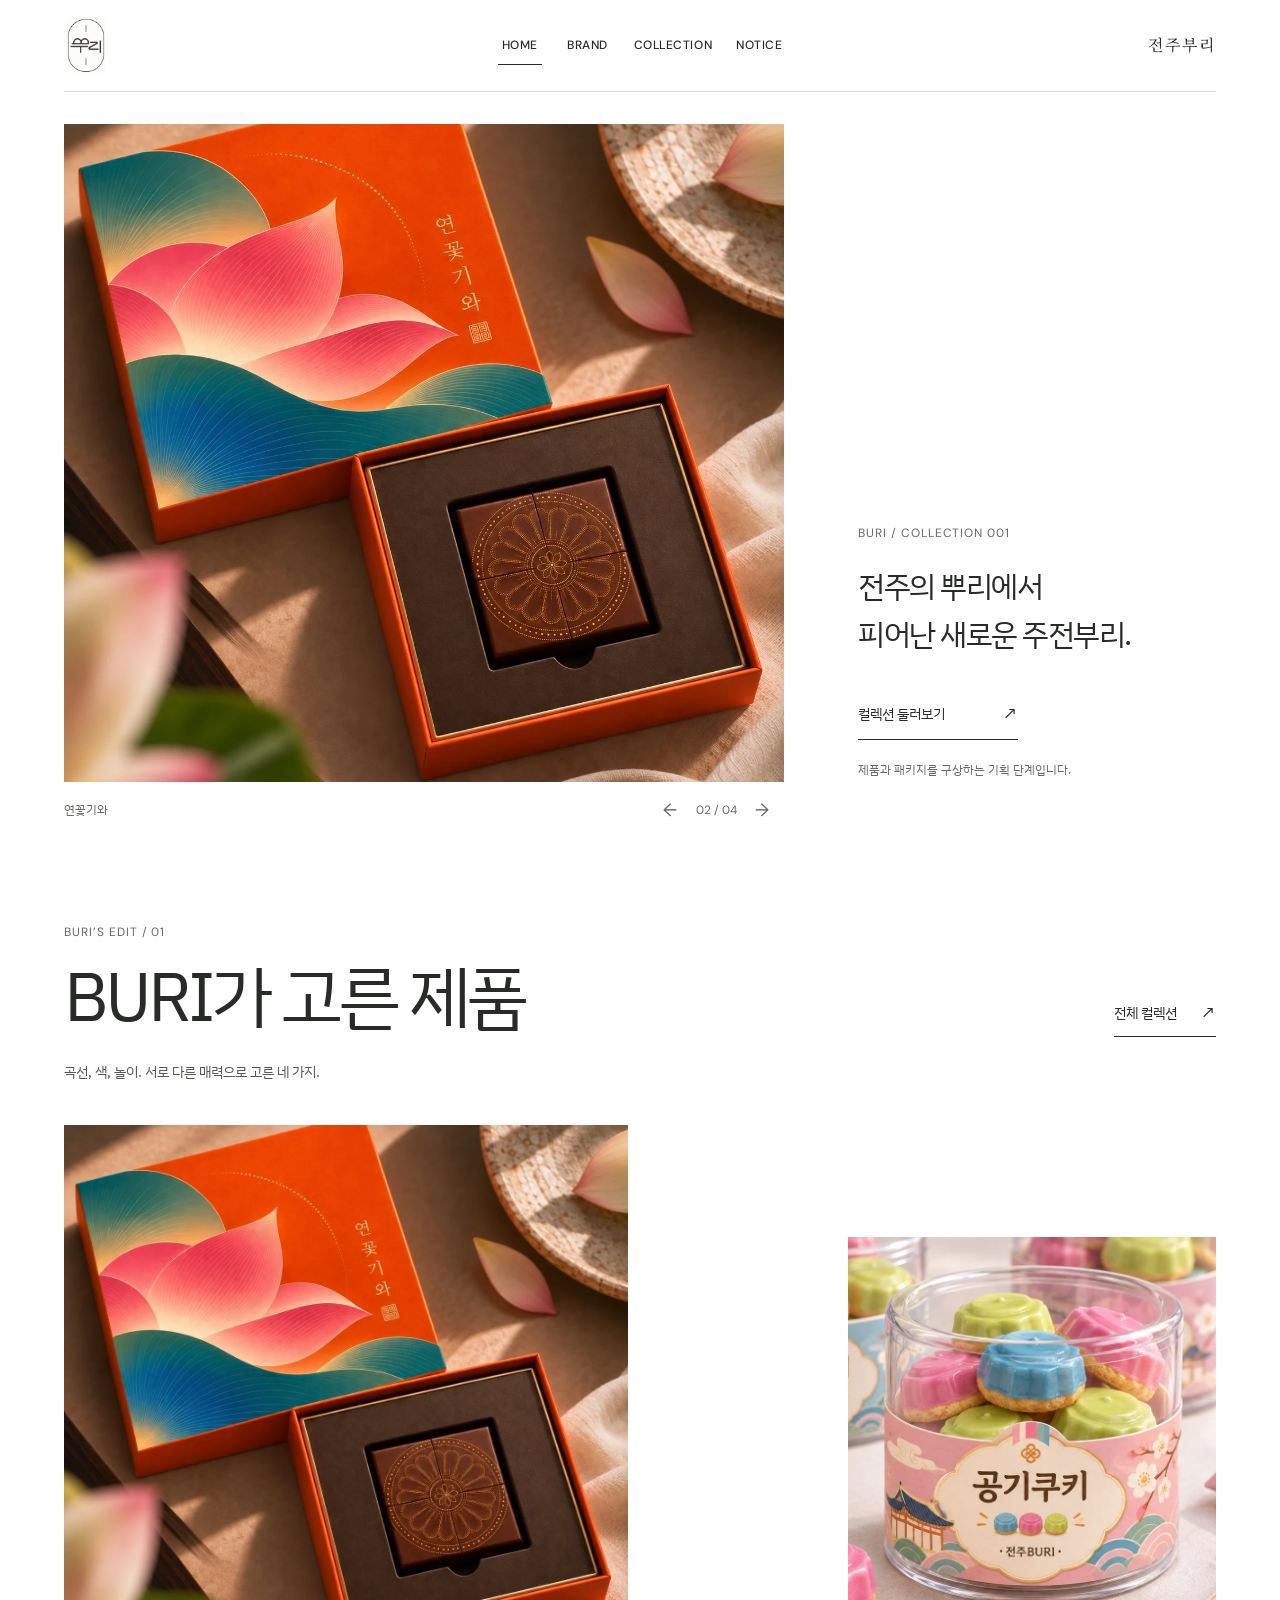
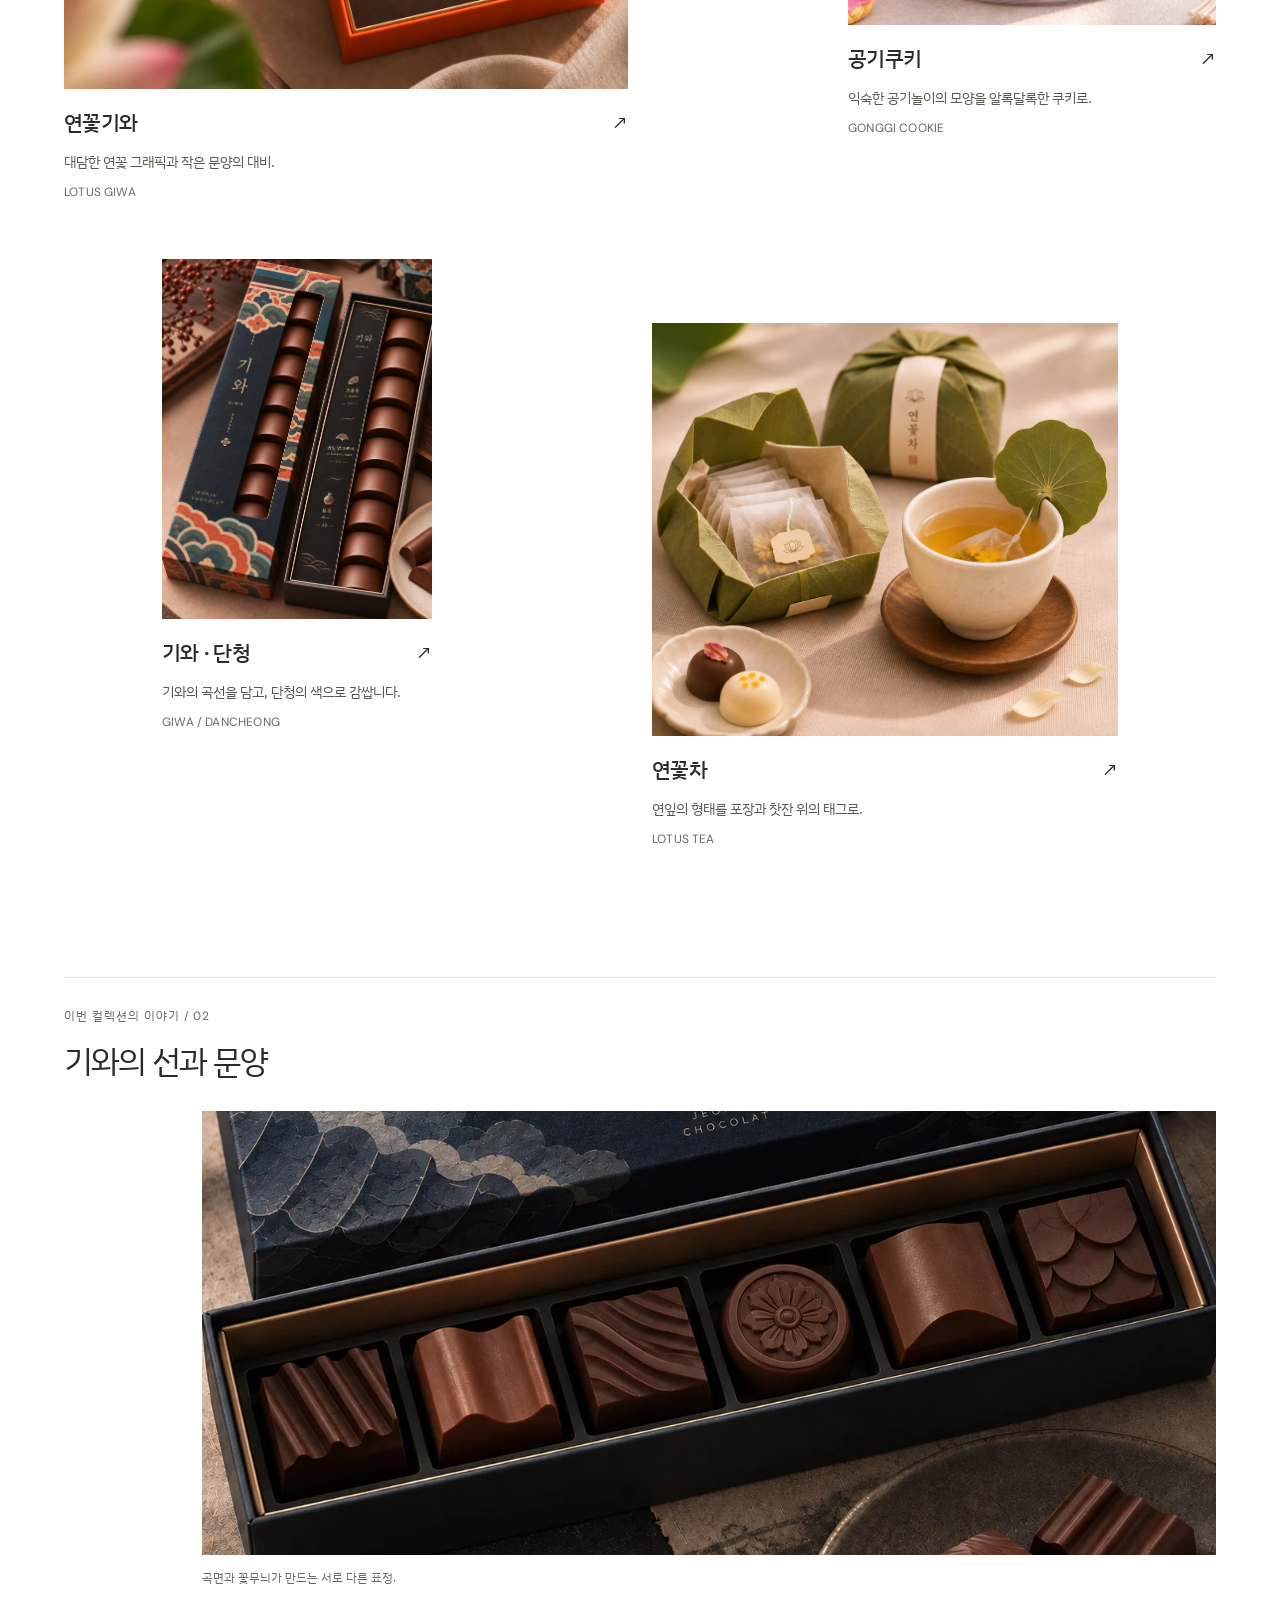
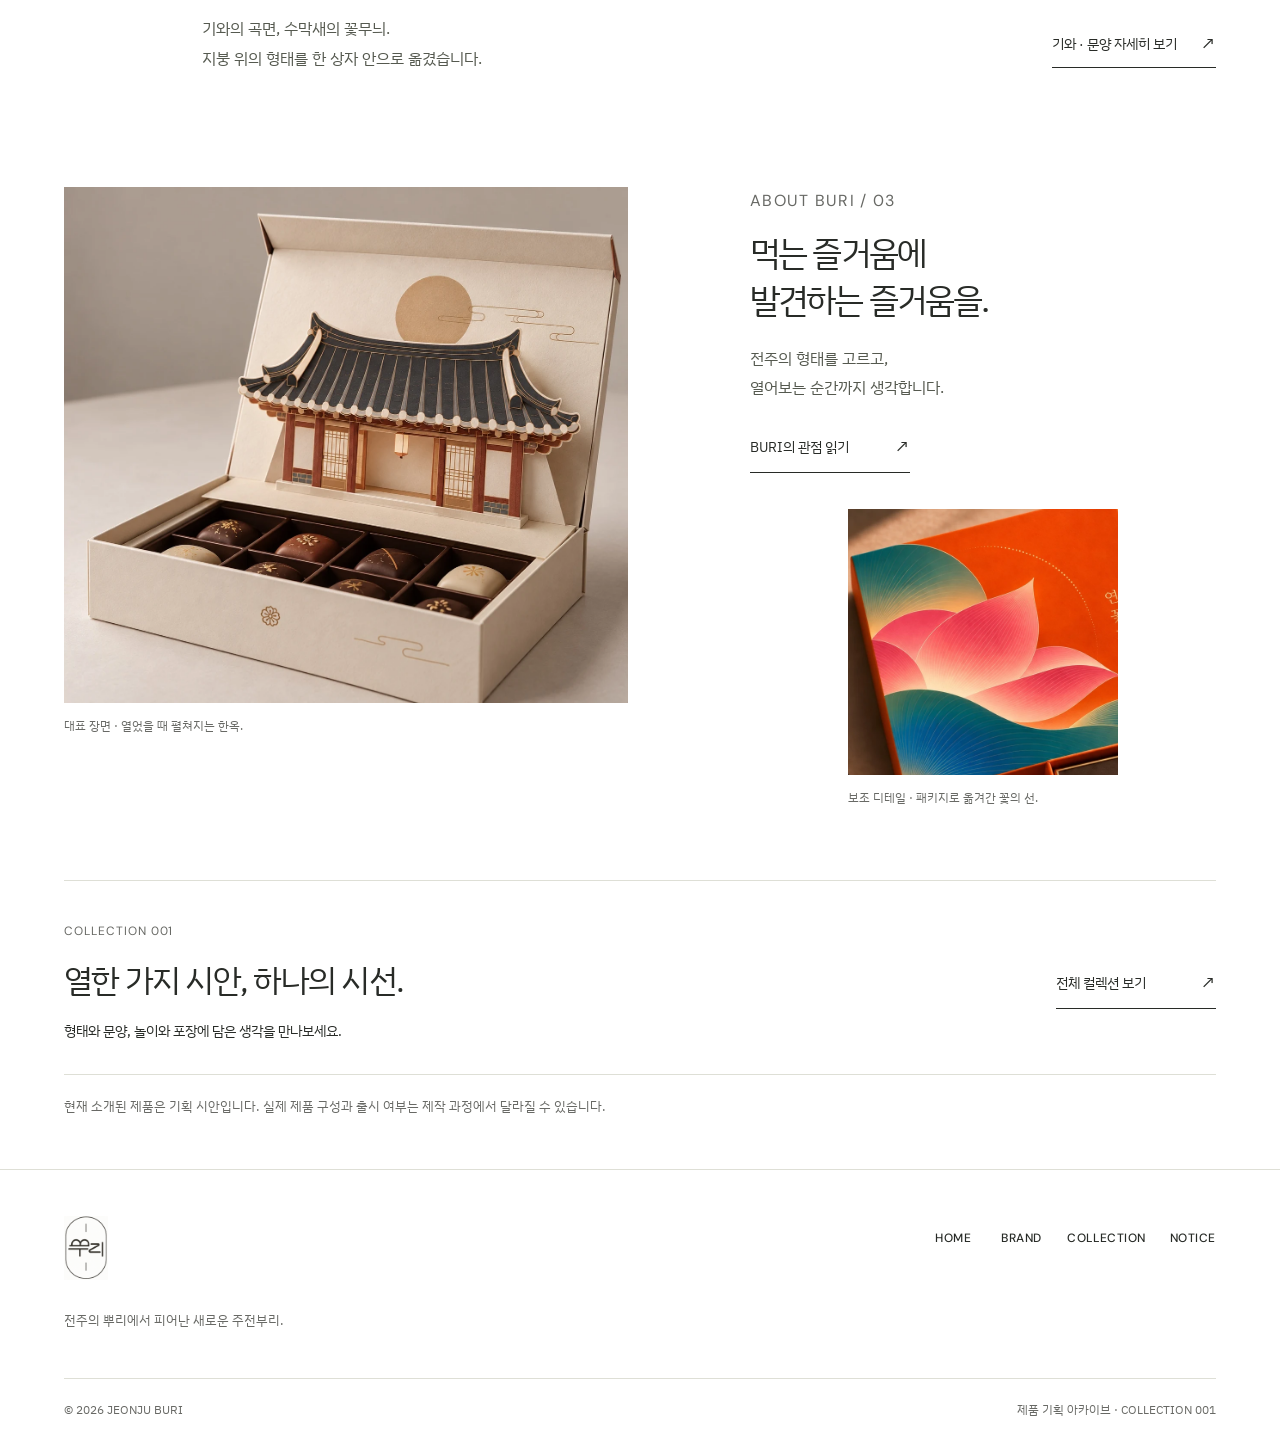
==== index.html @ 969273ce "Add clay figurine cookie with archaeological references to BURI collection" ====
<!doctype html>
<html lang="ko">
<head>
 <meta charset="utf-8"><meta name="viewport" content="width=device-width, initial-scale=1">
 <meta name="theme-color" content="#faf9f6">
 <meta name="description" content="전주의 형태와 놀이를 수집하는 디저트 편집숍, 전주BURI. 제품과 패키지에 담은 열한 가지 기획을 만나보세요.">
 <meta property="og:title" content="전주BURI — 전주의 뿌리에서 피어난 새로운 주전부리">
 <meta property="og:description" content="전통의 맛과 재료에 새로운 상상력을 더해, 전주의 매력을 특별한 한입으로 전합니다.">
 <meta property="og:type" content="website"><meta property="og:image" content="assets/giwa-collection.webp">
 <title>전주BURI — 전주의 뿌리에서 피어난 새로운 주전부리</title>
 <link href="https://fonts.googleapis.com/css2?family=Noto+Serif+KR:wght@400&display=swap&text=%EC%A0%84%EC%A3%BC%EB%B6%80%EB%A6%AC" rel="stylesheet">
 <link rel="preconnect" href="https://fonts.googleapis.com"><link rel="preconnect" href="https://fonts.gstatic.com" crossorigin>
 <link href="https://fonts.googleapis.com/css2?family=DM+Sans:wght@400;500;600&family=IBM+Plex+Sans+KR:wght@300;400;500;600&family=Instrument+Serif:ital@0;1&display=swap" rel="stylesheet">
 <link rel="stylesheet" href="styles.css"><link rel="stylesheet" href="editorial.css?v=20261102-wordmark"><script src="products.js?v=20261102-clay-cookie" defer></script><script src="app.js?v=20261102-clay-cookie" defer></script>
</head>
<body>
 <a class="skip-link" href="#main-content">본문으로 이동</a>
 <header class="site-header"><div class="header-inner wrap">
  <a class="brand-mark" href="#home" aria-label="전주BURI 홈으로 이동"><span class="logo-window"><img src="assets/buri-logo-original.png" alt="전주BURI 로고" width="1536" height="1024"></span></a>
  <nav class="primary-nav" aria-label="주 메뉴"><a href="#home" data-nav="home">HOME</a><a href="#brand" data-nav="brand">BRAND</a><a href="#shop" data-nav="shop">COLLECTION</a><a href="#notice" data-nav="notice">NOTICE</a></nav>
  <span class="header-wordmark">전주부리</span>
 </div></header>
 <main id="main-content" tabindex="-1">
 <section id="page-home" class="page" aria-labelledby="home-title">
  <div class="home-cover wrap">
   <figure class="cover-image moving-window" aria-label="BURI 대표 상품 쇼윈도" aria-roledescription="캐러셀">
    <a class="window-stage" href="#shop/product/giwa-collection" aria-label="기와 · 문양 상세 보기"><span class="window-slide"><span class="image-window" style="--ratio:1312/1199"><img src="assets/giwa-collection.webp" alt="기와의 곡면과 수막새의 꽃무늬를 담은 초콜릿과 짙은 색 상자" width="1312" height="1199" style="width:100%;left:0%;top:0%" fetchpriority="high" decoding="async"></span></span></a>
    <figcaption class="window-caption"><span id="windowName">기와 · 문양</span><span class="window-controls"><button type="button" id="windowPrevious" aria-label="이전 상품" hidden>←</button><span id="windowCount">01 / 04</span><button type="button" id="windowNext" aria-label="다음 상품" hidden>→</button></span></figcaption>
    <span id="windowStatus" class="visually-hidden" role="status" aria-live="polite"></span>
   </figure>
   <div class="cover-copy"><p class="eyebrow">BURI / COLLECTION 001</p><h1 id="home-title"><span class="title-line">전주의 뿌리에서 </span><span class="title-line">피어난 새로운 주전부리.</span></h1><a class="button" href="#shop">컬렉션 둘러보기<span aria-hidden="true">↗</span></a><p class="micro">제품과 패키지를 구상하는 기획 단계입니다.</p></div>
  </div>
  <section class="selected-section wrap section-space" aria-labelledby="selected-title">
   <div class="section-heading reveal-target"><div><p class="eyebrow">BURI’S EDIT / 01</p><h2 id="selected-title">BURI가 고른 제품</h2></div><a class="text-link" href="#shop">전체 컬렉션 <span aria-hidden="true">↗</span></a></div>
   <p class="section-intro reveal-target">곡선, 색, 놀이. 서로 다른 매력으로 고른 네 가지.</p>
   <div id="homeProductGrid" class="selected-grid"></div>
  </section>
  <section class="collection-story section-space" aria-labelledby="collection-story-title"><div class="wrap">
   <div class="section-heading reveal-target"><div><p class="eyebrow">이번 컬렉션의 이야기 / 02</p><h2 id="collection-story-title">기와의 선과 문양</h2></div><span class="micro">형태를 바라보는 BURI의 시선</span></div>
   <div class="feature-story"><figure class="reveal-target"><span class="image-window" style="--ratio:1280/560"><img src="assets/giwa-collection.webp" alt="기와 초콜릿의 곡면, 꽃무늬와 반복되는 선" width="1312" height="1199" style="width:102.49999999999999%;left:-2.34375%;top:-85.71428571428571%" loading="lazy" decoding="async"></span><figcaption>곡면과 꽃무늬가 만드는 서로 다른 표정.</figcaption></figure><div class="feature-copy reveal-target"><p>기와의 곡면, 수막새의 꽃무늬.<br>지붕 위의 형태를 한 상자 안으로 옮겼습니다.</p><a class="text-link" href="#shop/product/giwa-collection">기와 · 문양 자세히 보기<span aria-hidden="true">↗</span></a></div></div>
  </div></section>
  <section class="home-brand wrap section-space" aria-labelledby="home-brand-title">
   <div class="brand-copy reveal-target"><p class="eyebrow">ABOUT BURI / 03</p><h2 id="home-brand-title">먹는 즐거움에<br>발견하는 즐거움을.</h2><p>전주의 형태를 고르고,<br>열어보는 순간까지 생각합니다.</p><a class="button" href="#brand">BURI의 관점 읽기<span aria-hidden="true">↗</span></a></div>
   <figure class="brand-scene reveal-target"><span class="image-window" style="--ratio:1312/1199"><img src="assets/hanok-pop-up.webp" alt="뚜껑을 열면 한옥 모양 입체 팝업이 펼쳐지는 초콜릿 선물상자" width="1312" height="1199" style="width:100%;left:0%;top:0%" loading="lazy" decoding="async"></span><figcaption>대표 장면 · 열었을 때 펼쳐지는 한옥.</figcaption></figure>
   <figure class="brand-detail reveal-target"><span class="image-window" style="--ratio:660/650"><img src="assets/lotus-giwa.webp" alt="연꽃기와 패키지의 연꽃 그래픽 디테일" width="1254" height="1254" style="width:190%;left:-3.0303030303030303%;top:-2.307692307692308%" loading="lazy" decoding="async"></span><figcaption>보조 디테일 · 패키지로 옮겨간 꽃의 선.</figcaption></figure>
  </section>
  <section class="collection-invitation wrap reveal-target"><div><p class="eyebrow">COLLECTION 001</p><h2>열한 가지 시안, <br>하나의 시선.</h2><p>형태와 문양, 놀이와 포장에 담은 생각을 만나보세요.</p></div><a class="button" href="#shop">전체 컬렉션 보기<span aria-hidden="true">↗</span></a><p class="concept-note">현재 소개된 제품은 기획 시안입니다. 실제 제품 구성과 출시 여부는 제작 과정에서 달라질 수 있습니다.</p></section>
 </section>
 <section id="page-brand" class="page" aria-labelledby="brand-title" hidden>
  <div class="page-intro brand-intro wrap"><div><p class="eyebrow">ABOUT BURI</p><h1 id="brand-title">전주의 뿌리에서<br>피어난 새로운 주전부리, 전주BURI</h1><p class="intro-deck">전통의 맛과 재료에 새로운 상상력을 더해,<br>전주의 매력을 특별한 한입으로 전합니다.</p></div>
   <div class="brand-signature"><svg class="brand-drawing" viewBox="544 166 448 656" role="img" aria-labelledby="brand-logo-title">
    <title id="brand-logo-title">전주BURI 로고</title>
    <defs><mask id="buri-draw-mask" maskUnits="userSpaceOnUse" x="544" y="166" width="448" height="656" style="mask-type:luminance">
     <g fill="none" stroke="white" stroke-linecap="round" stroke-linejoin="round">
      <path class="logo-trace logo-outline" pathLength="100" stroke-width="18" d="M768 182 C883 182 976 270 976 379 L976 602 C976 716 883 804 768 804 C653 804 560 716 560 602 L560 379 C560 270 653 182 768 182Z"/>
      <path class="logo-trace logo-tick" pathLength="100" stroke-width="14" d="M768 253 V333"/>
      <path class="logo-trace logo-letter-one" pathLength="100" stroke-width="28" d="M623 473 V460 C623 399 708 399 708 460 V473 M708 460 C708 399 795 399 795 460 V473 H603"/>
      <path class="logo-trace logo-letter-two" pathLength="100" stroke-width="26" d="M594 506 H785 M705 506 V576"/>
      <path class="logo-trace logo-letter-three" pathLength="100" stroke-width="28" d="M821 456 H892 Q908 458 894 469 L809 518 Q794 535 812 538 H909"/>
      <path class="logo-trace logo-letter-four" pathLength="100" stroke-width="26" d="M937 443 V576"/>
      <path class="logo-trace logo-last-tick" pathLength="100" stroke-width="14" d="M768 646 V724"/>
     </g>
    </mask></defs>
    <image href="assets/buri-logo-original.png" x="0" y="0" width="1536" height="1024" mask="url(#buri-draw-mask)"/>
   </svg></div>
  </div>
  <section class="brand-chapter wrap reveal-target"><div><p class="eyebrow">01 / 우리가 바라보는 것</p><h2>풍경의 일부를<br>하나의 형태로.</h2><p>지붕의 곡선과 수막새의 꽃무늬, 잎이 접히는 모양처럼 익숙한 풍경 속 작은 형태에 주목합니다. 기와 · 문양은 그 선과 장식을 초콜릿의 서로 다른 표정으로 옮긴 시안입니다.</p><a class="text-link" href="#shop/product/giwa-collection">기와 · 문양의 관점<span aria-hidden="true">↗</span></a></div><figure><span class="image-window" style="--ratio:230/230"><img src="assets/giwa-collection.webp" alt="기와 문양 초콜릿의 수막새 꽃무늬 디테일" width="1312" height="1199" style="width:570.4347826086956%;left:-282.60869565217394%;top:-271.7391304347826%" loading="lazy" decoding="async"></span><figcaption>꽃무늬 수막새를 닮은 초콜릿 표면.</figcaption></figure></section>
  <section class="brand-chapter reverse wrap reveal-target"><div><p class="eyebrow">02 / 우리가 해석하는 방식</p><h2>형태는 안으로,<br>이야기는 밖으로.</h2><p>연꽃차는 연잎밥의 포장 모습에서 출발합니다. 잎이 감싸는 형태는 패키지로, 잎의 결은 찻잔에 끼우는 태그로 이어집니다. 하나의 모티프를 담는 방식과 사용하는 장면에 나누어 적용합니다.</p><a class="text-link" href="#shop/product/lotus-tea">연꽃차의 패키지<span aria-hidden="true">↗</span></a></div><figure><span class="image-window" style="--ratio:320/575"><img src="assets/lotus-tea.webp" alt="연꽃차 잎 태그의 결, 홈과 찻잔에 끼운 모습" width="1536" height="1024" style="width:480%;left:-9.375%;top:-69.56521739130434%" loading="lazy" decoding="async"></span><figcaption>잎의 형태가 사용 장면으로 이어지는 태그.</figcaption></figure></section>
  <section class="brand-chapter wrap reveal-target"><div><p class="eyebrow">03 / 우리가 더하는 경험</p><h2>먹기 전의 시간도<br>기억에 남도록.</h2><p>공기쿠키는 놀이의 모양과 색을 떠올리게 합니다. 쿠키탑은 조각을 끼우고 쌓는 동작을, 한옥 초콜릿은 상자를 여는 순간의 발견을 제안합니다. 먹는 경험과 열어보는 경험을 함께 생각합니다.</p><div class="related-links"><a class="text-link" href="#shop/product/cookie-tower">쿠키탑의 조립 원리<span aria-hidden="true">↗</span></a><a class="text-link" href="#shop/product/hanok-pop-up">한옥 초콜릿의 팝업<span aria-hidden="true">↗</span></a></div></div><figure><span class="image-window" style="--ratio:550/420"><img src="assets/gonggi-cookie.webp" alt="알록달록한 공기 모양 쿠키" width="1448" height="1086" style="width:263.27272727272725%;left:-7.2727272727272725%;top:-145.23809523809524%" loading="lazy" decoding="async"></span><figcaption>어린 날의 놀이를 닮은 공기쿠키.</figcaption></figure></section>
  <div class="brand-closing wrap"><p>전주의 뿌리에서 피어난 새로운 주전부리, 전주BURI</p><a class="button" href="#shop">컬렉션 둘러보기<span aria-hidden="true">↗</span></a><p class="concept-note">제품과 패키지는 기획 단계의 시안이며, 실제 출시 제품과 다를 수 있습니다.</p></div>
 </section>
 <section id="page-shop" class="page" aria-labelledby="shop-title" hidden>
  <div class="collection-header wrap"><h1 id="shop-title">COLLECTION 001 / 기획 아카이브</h1></div>
  <div class="shop-controls wrap" role="group" aria-label="상품 종류 필터"><button class="filter-btn" data-filter="all" aria-pressed="true">전체 <span>11</span></button><button class="filter-btn" data-filter="chocolate" aria-pressed="false">초콜릿 <span>05</span></button><button class="filter-btn" data-filter="cookie" aria-pressed="false">쿠키 <span>04</span></button><button class="filter-btn" data-filter="tea" aria-pressed="false">차 <span>01</span></button><button class="filter-btn" data-filter="yeot" aria-pressed="false">엿 <span>01</span></button><span id="shopCount" role="status">전체 11개</span></div>
  <div id="productGrid" class="product-grid wrap"></div>
  <p class="collection-disclaimer concept-note wrap">현재 소개된 제품은 기획 시안입니다. 실제 제품 구성과 출시 여부는 확정되지 않았습니다.</p>
 </section>
 <section id="page-notice" class="page" aria-labelledby="notice-title" hidden><div class="page-intro wrap"><p class="eyebrow">NOTICE</p><h1 id="notice-title">BURI의 소식과 기록.</h1><p class="intro-deck">새로운 제품, 제작 과정, 작은 이야기를 이곳에 기록합니다.</p></div><div class="notice-empty wrap"><h2>아직 등록된 소식이 없습니다.</h2><p>첫 번째 이야기가 등록되면 이곳에서 만나볼 수 있습니다.</p><a class="button" href="#shop">컬렉션 둘러보기<span aria-hidden="true">↗</span></a></div></section>
 </main>
 <footer class="site-footer"><div class="footer-top wrap"><div><a href="#home" class="brand-mark" aria-label="전주BURI 홈으로 이동"><span class="logo-window"><img src="assets/buri-logo-original.png" alt="전주BURI 로고" width="1536" height="1024"></span></a><p>전주의 뿌리에서 피어난 새로운 주전부리.</p></div><nav class="footer-menu" aria-label="하단 메뉴"><a href="#home">HOME</a><a href="#brand">BRAND</a><a href="#shop">COLLECTION</a><a href="#notice">NOTICE</a></nav></div><div class="footer-bottom wrap"><span>© 2026 JEONJU BURI</span><span>제품 기획 아카이브 · COLLECTION 001</span></div></footer>
 <dialog id="productDialog" aria-labelledby="dialogTitle"><div class="dialog-toolbar"><span class="eyebrow">BURI / PRODUCT NOTES</span><button id="closeDialog" type="button" aria-label="상품 상세 닫기">닫기 <span aria-hidden="true">×</span></button></div><article id="dialogContent"></article><div class="dialog-footer"><button id="dialogBack" class="button" type="button">컬렉션으로 돌아가기 <span aria-hidden="true">↗</span></button></div></dialog>
</body></html>
---- styles.css ----
:root {
  --paper:#faf9f6; --white:#fff; --ink:#282b27; --muted:#65675f;
  --line:#dedfd6; --accent:#52604b;
  --body:'IBM Plex Sans KR','Apple SD Gothic Neo',sans-serif;
  --latin:'DM Sans',Arial,sans-serif; --serif:'Instrument Serif',Georgia,serif;
  --gutter:clamp(24px,5vw,80px); --content:1160px;
}
* { box-sizing:border-box; }
html { scroll-behavior:smooth; }
body { margin:0; background:var(--white); color:var(--ink); font:400 16px/1.85 var(--body); -webkit-font-smoothing:antialiased; }
body.dialog-open { overflow:hidden; }
button,a { -webkit-tap-highlight-color:transparent; }
a { color:inherit; text-decoration:none; }
button { font:inherit; color:inherit; cursor:pointer; }
img { display:block; max-width:100%; }
figure,p,h1,h2,h3 { margin:0; }
h1,h2,h3 { font-weight:400; word-break:keep-all; overflow-wrap:break-word; }
h1 { font-size:clamp(44px,4vw,58px); line-height:1.35; letter-spacing:-.065em; }
h2 { font-size:clamp(34px,3.3vw,46px); line-height:1.4; letter-spacing:-.055em; }
h3 { font-size:24px; line-height:1.5; letter-spacing:-.035em; }
p { word-break:keep-all; overflow-wrap:break-word; }
::selection { background:#e2e7d9; }
:focus-visible { outline:2px solid var(--accent); outline-offset:5px; }
.page[hidden] { display:none!important; }
.wrap { width:min(var(--content),calc(100% - var(--gutter)*2)); margin-inline:auto; }
.skip-link { position:absolute; left:20px; top:-100px; z-index:50; background:var(--ink); color:white; padding:12px 20px; }
.skip-link:focus { top:10px; }
.eyebrow,.micro,.product-english { font-size:12px; line-height:1.7; color:var(--muted); }
.eyebrow { font-family:var(--latin),var(--body); letter-spacing:.08em; }
.serif { font:italic 42px/1.15 var(--serif); }
.button,.text-link { display:inline-flex; align-items:center; justify-content:space-between; gap:24px; min-height:46px; font-size:14px; line-height:1.5; }
.button { padding:12px 22px; border:1px solid var(--accent); background:transparent; color:var(--ink); }
.button span,.text-link span { font-size:18px; }
.button:hover { background:var(--accent); color:white; }
.text-link { border-bottom:1px solid var(--ink); padding:10px 0; }
.text-link:hover { color:var(--accent); border-color:var(--accent); }
.concept-note { font-size:13px; color:var(--muted); line-height:1.8; }

/* Original artwork, framed without altering the supplied file. */
.logo-window { position:relative; display:block; width:44px; aspect-ratio:448/656; overflow:hidden; mix-blend-mode:multiply; }
.logo-window img { position:absolute; width:342.857143%; max-width:none; height:auto; left:-121.428571%; top:-25.304878%; }
.brand-mark { display:inline-flex; align-items:center; justify-content:center; min-width:44px; min-height:44px; }
.announcement { background:var(--paper); min-height:34px; padding:6px 20px; display:flex; justify-content:center; gap:24px; font-size:12px; line-height:1.8; }
.announcement span { color:var(--muted); }
.header-inner { display:grid; grid-template-columns:1fr auto 1fr; align-items:center; gap:20px; min-height:108px; border-bottom:1px solid var(--line); }
.brand-mark { justify-self:start; }
.primary-nav { display:flex; gap:30px; align-items:center; }
.primary-nav a,.footer-menu a { display:flex; align-items:center; justify-content:center; min-width:44px; min-height:46px; font:500 12px/1.4 var(--latin); letter-spacing:.045em; }
.primary-nav a { position:relative; }
.primary-nav a[aria-current]::after { content:''; position:absolute; bottom:4px; left:0; right:0; height:1px; background:var(--ink); }
.header-note { justify-self:end; color:var(--muted); font-size:12px; }

/* All photographic windows reference untouched source images. */
.image-window { position:relative; display:block; width:100%; aspect-ratio:var(--ratio); overflow:hidden; background:var(--paper); }
.image-window img { position:absolute; height:auto; max-width:none; }
figcaption { display:flex; justify-content:space-between; gap:15px; color:var(--muted); font-size:12px; line-height:1.7; margin-top:13px; }
.home-cover { display:grid; grid-template-columns:.9fr 1.1fr; gap:6%; align-items:center; padding-top:50px; }
.cover-copy { padding-block:18px; }
.cover-copy h1 { font-size:44px; margin:22px 0; }
.title-line { display:block; }
.cover-deck { color:#4f534a; }
.cover-copy .button { margin:30px 0 16px; background:var(--accent); color:white; }
.cover-copy .button:hover { background:#394334; }
.cover-image { min-width:0; }
.section-space { padding-block:104px; }
.section-heading { display:flex; align-items:end; justify-content:space-between; gap:24px; }
.section-heading h2 { margin-top:12px; }
.section-heading > .text-link { flex-shrink:0; }
.section-intro { margin:24px 0 36px; color:#565a51; }
.selected-grid { display:grid; grid-template-columns:repeat(4,minmax(0,1fr)); gap:24px; }
.product-card-button { display:block; width:100%; padding:0; background:none; border:0; text-align:left; }
.product-image { display:grid; place-items:center; position:relative; aspect-ratio:1; padding:12px; background:#f3f2ed; overflow:hidden; }
.image-arrow { position:absolute; bottom:12px; right:12px; width:36px; height:36px; display:grid; place-items:center; background:#fffffff0; color:var(--ink); font-size:20px; }
.product-meta { display:block; padding-top:18px; }
.product-heading { display:flex; justify-content:space-between; align-items:baseline; gap:10px; }
.product-heading h2,.product-heading h3 { font-size:20px; font-weight:500; line-height:1.5; letter-spacing:-.035em; }
.product-heading .micro { white-space:nowrap; }
.product-lead { display:block; margin-top:8px; font-size:15px; line-height:1.75; color:#55594f; word-break:keep-all; }
.product-english { display:block; margin-top:12px; font-family:var(--latin); letter-spacing:.015em; }
.selected-card .product-heading .micro { display:none; }
.selected-card .product-lead { min-height:3.5em; }
.product-card-button:hover .product-heading h2,.product-card-button:hover .product-heading h3 { text-decoration:underline; text-underline-offset:5px; }

.collection-story { background:var(--paper); }
.feature-story { display:grid; grid-template-columns:1.35fr 1fr; gap:7%; align-items:center; margin-top:45px; }
.feature-copy h3 { font-size:30px; margin:16px 0 20px; }
.feature-copy > p:not(.eyebrow) { color:#55594f; }
.feature-copy .text-link { margin-top:18px; }
.story-notes { display:grid; grid-template-columns:repeat(3,minmax(0,1fr)); gap:7%; border-top:1px solid var(--line); margin-top:50px; padding-top:30px; }
.story-notes h3 { font-size:20px; margin:10px 0; }
.story-notes p { color:#55594f; font-size:15px; }
.story-notes .text-link { margin-top:12px; }
.home-brand { display:grid; grid-template-columns:1.1fr 1fr .7fr; grid-template-rows:auto auto; gap:32px 5%; align-items:start; }
.brand-copy { grid-column:1; grid-row:1/3; align-self:center; }
.brand-copy h2 { margin:18px 0 25px; font-size:clamp(34px,3vw,44px); }
.brand-copy > p:not(.eyebrow) { color:#55594f; margin-top:14px; }
.brand-copy .button { margin-top:30px; }
.brand-scene { grid-column:2/4; grid-row:1; width:85%; justify-self:end; }
.brand-detail { grid-column:2; grid-row:2; width:75%; margin-top:-15px; }
.brand-sign { grid-column:3; grid-row:2; align-self:center; }
.brand-sign .serif { font-size:32px; color:var(--accent); }
.brand-sign .logo-window { width:52px; margin-top:28px; }
.collection-invitation { display:grid; grid-template-columns:1fr auto; align-items:center; gap:24px 50px; border-top:1px solid var(--line); padding:60px 0 80px; }
.collection-invitation h2 { margin:16px 0; }
.collection-invitation .concept-note { grid-column:1/-1; border-top:1px solid var(--line); padding-top:24px; margin-top:12px; }

/* Brand chapters: one concrete viewpoint and one piece of visual evidence. */
.page-intro { padding:66px 0 48px; }
.page-intro h1 { margin:20px 0 24px; }
.intro-deck { max-width:740px; color:#55594f; }
.page-intro .concept-note { margin-top:22px; }
.brand-chapter { display:grid; grid-template-columns:1.1fr .9fr; gap:12%; align-items:center; padding:64px 0; border-top:1px solid var(--line); }
.brand-chapter h2 { margin:18px 0 24px; }
.brand-chapter p:not(.eyebrow) { color:#55594f; }
.brand-chapter .text-link { margin-top:20px; }
.brand-chapter figure { width:100%; max-width:410px; justify-self:end; }
#page-brand .brand-chapter:nth-of-type(1) figure { max-width:230px; justify-self:center; }
.brand-chapter.reverse { grid-template-columns:.9fr 1.1fr; }
.brand-chapter.reverse > div { grid-column:2; grid-row:1; }
.brand-chapter.reverse figure { grid-column:1; grid-row:1; max-width:290px; justify-self:center; }
.related-links { display:flex; flex-wrap:wrap; gap:10px 26px; }
.brand-closing { border-top:1px solid var(--line); padding:50px 0 80px; }
.brand-closing .button { margin:24px 0; }

/* Collection: a steady grid and an explicit filter state. */
.shop-controls { display:flex; flex-wrap:wrap; align-items:center; gap:10px; padding:20px 0; border-top:1px solid var(--line); border-bottom:1px solid var(--line); margin-bottom:38px; }
.filter-btn { min-height:46px; min-width:64px; border:1px solid transparent; background:transparent; padding:10px 18px; font-size:15px; }
.filter-btn span { margin-left:8px; font:12px var(--latin); }
.filter-btn.is-active { background:var(--accent); color:#fff; border-color:var(--accent); }
.filter-btn:not(.is-active):hover { border-color:var(--line); }
#shopCount { margin-left:auto; font-size:13px; color:var(--muted); }
.product-grid { display:grid; grid-template-columns:repeat(3,minmax(0,1fr)); gap:52px 30px; padding-bottom:90px; }
.product-card { min-width:0; }
.product-card .product-lead { min-height:3.5em; }
.notice-empty { border-block:1px solid var(--line); padding:60px 0 90px; margin-bottom:90px; }
.notice-empty h2 { font-size:28px; }
.notice-empty p { margin:18px 0 24px; }

.site-footer { background:var(--paper); border-top:1px solid var(--line); }
.footer-top { display:flex; justify-content:space-between; gap:32px; padding:46px 0; }
.footer-top p { margin-top:18px; font-size:13px; color:var(--muted); }
.footer-menu { display:flex; align-items:start; gap:24px; }
.footer-bottom { display:flex; justify-content:space-between; gap:20px; border-top:1px solid var(--line); padding:20px 0 25px; font-size:12px; color:var(--muted); }

/* Native dialog: one scroll surface and a close control that stays in view. */
dialog { width:min(1040px,calc(100% - 64px)); max-width:none; max-height:calc(100dvh - 48px); padding:0; border:1px solid var(--line); background:#fff; color:var(--ink); overflow:auto; overscroll-behavior:contain; }
dialog::backdrop { background:#182018b3; }
.dialog-toolbar { display:flex; justify-content:space-between; align-items:center; gap:16px; position:sticky; top:0; z-index:3; padding:12px 30px; background:#fff; border-bottom:1px solid var(--line); }
#closeDialog { display:flex; align-items:center; gap:14px; min-height:44px; min-width:76px; padding:8px 12px; background:white; border:1px solid var(--line); font-size:14px; }
#closeDialog span { font-size:24px; line-height:1; }
#dialogContent { padding:36px 56px 0; }
.detail-heading h1 { font-size:46px; margin:12px 0; }
.detail-lead { font-size:20px; }
.detail-heading .micro { margin-top:10px; }
.detail-hero { max-width:680px; margin:32px auto; }
.detail-introduction { max-width:720px; margin:36px auto 48px; }
.detail-notes { display:grid; grid-template-columns:1fr 1fr; gap:44px; padding-block:35px; border-block:1px solid var(--line); }
.detail-notes h2 { font-size:24px; margin:12px 0 18px; }
.detail-notes p:not(.eyebrow) { color:#55594f; }
.detail-section { display:grid; grid-template-columns:1fr 1fr; gap:34px; align-items:start; padding-top:48px; }
.detail-section h2 { font-size:26px; margin:12px 0 20px; }
.detail-section p:not(.eyebrow) { color:#55594f; }
.detail-section figure { max-width:100%; }
.detail-gallery .image-window { max-width:var(--source-width,100%); }
.detail-disclaimer { margin-top:48px; padding:28px; background:var(--paper); }
.detail-disclaimer h2 { font-size:22px; margin-bottom:12px; }
.detail-disclaimer p { font-size:14px; color:var(--muted); }
.detail-related { margin-top:40px; }
.detail-related h2 { font-size:24px; margin-bottom:16px; }
.detail-related > div { display:grid; grid-template-columns:1fr 1fr; gap:20px; }
.related-product { display:flex; width:100%; justify-content:space-between; align-items:center; gap:15px; text-align:left; background:none; border:0; border-block:1px solid var(--line); padding:18px 0; font-size:17px; }
.related-product small { display:block; font-size:13px; color:var(--muted); line-height:1.8; margin-top:5px; }
.dialog-footer { padding:32px 56px 40px; }

@media(max-width:1050px) {
  .header-note { display:none; }
  .header-inner { grid-template-columns:1fr auto; }
  .home-cover { gap:5%; }
  .cover-copy h1 { font-size:38px; }
  .selected-grid { grid-template-columns:repeat(2,minmax(0,1fr)); gap:36px 28px; }
  .feature-story { grid-template-columns:1fr; gap:30px; }
  .feature-copy { max-width:650px; }
  .home-brand { grid-template-columns:1fr 1fr; gap:30px 6%; }
  .brand-copy { grid-column:1; grid-row:1; }
  .brand-scene { grid-column:2; grid-row:1; width:100%; align-self:center; }
  .brand-detail { grid-column:2; grid-row:2; width:60%; margin-top:0; }
  .brand-sign { grid-column:1; grid-row:2; }
  .brand-sign .logo-window { display:none; }
  .product-grid { gap:40px 22px; }
  .product-heading { flex-direction:column; gap:4px; }
}
@media(max-width:760px) {
  :root { --gutter:24px; }
  h1 { font-size:36px; line-height:1.45; }
  h2 { font-size:32px; }
  h3 { font-size:24px; }
  .header-inner { min-height:0; grid-template-columns:auto 1fr; gap:10px; padding-top:18px; }
  .logo-window { width:36px; }
  .header-note { display:block; grid-column:2; grid-row:1; }
  .primary-nav { grid-column:1/-1; display:grid; grid-template-columns:repeat(4,1fr); gap:8px; padding:4px 0 10px; }
  .primary-nav a { font-size:12px; }
  .home-cover { display:flex; flex-direction:column; gap:30px; padding-top:32px; }
  .cover-copy { width:100%; padding:0; }
  .cover-copy h1 { font-size:36px; margin:16px 0 20px; }
  .cover-copy .button { margin:22px 0 14px; }
  .cover-image { width:100%; }
  .section-space { padding-block:68px; }
  .section-heading { align-items:start; flex-wrap:wrap; gap:16px; }
  .section-heading .text-link { font-size:14px; }
  .section-intro { margin:20px 0 28px; }
  .selected-grid { gap:30px 16px; }
  .product-image { padding:8px; }
  .product-heading h2,.product-heading h3 { font-size:18px; }
  .product-lead { font-size:16px; }
  .product-english { font-size:12px; }
  .product-meta { padding-top:14px; }
  .image-arrow { bottom:8px; right:8px; width:28px; height:28px; font-size:16px; }
  .feature-story { margin-top:28px; }
  .feature-copy h3 { font-size:28px; }
  .story-notes { grid-template-columns:1fr; gap:24px; margin-top:32px; padding-top:28px; }
  .story-notes h3 { font-size:22px; }
  .story-notes p { font-size:16px; }
  .home-brand { grid-template-columns:1fr 1fr; }
  .brand-copy { grid-column:1/-1; grid-row:1; }
  .brand-copy h2 { font-size:32px; }
  .brand-scene { grid-column:1/-1; grid-row:2; width:100%; }
  .brand-detail { grid-column:1; grid-row:3; width:100%; }
  .brand-sign { grid-column:2; grid-row:3; }
  .brand-sign .serif { font-size:30px; }
  .collection-invitation { grid-template-columns:1fr; padding:40px 0 56px; gap:24px; }
  .collection-invitation .button { justify-self:start; }
  .collection-invitation .concept-note { margin-top:0; }
  .page-intro { padding:42px 0 36px; }
  .brand-chapter,.brand-chapter.reverse { grid-template-columns:1fr; gap:30px; padding-block:42px; }
  .brand-chapter.reverse > div,.brand-chapter.reverse figure { grid-column:auto; grid-row:auto; }
  .brand-chapter figure { justify-self:start; max-width:100%; }
  .brand-chapter.reverse figure { max-width:270px; justify-self:center; }
  .brand-chapter .text-link { margin-top:16px; }
  .brand-closing { padding:36px 0 56px; }
  .shop-controls { gap:6px; padding:14px 0; margin-bottom:28px; }
  .filter-btn { padding:10px 12px; font-size:14px; min-width:52px; }
  .filter-btn span { margin-left:5px; }
  #shopCount { width:100%; margin-left:0; margin-top:8px; }
  .product-grid { grid-template-columns:repeat(2,minmax(0,1fr)); gap:34px 16px; padding-bottom:60px; }
  .product-card .product-lead { min-height:0; }
  .footer-top { flex-direction:column; padding:34px 0; gap:24px; }
  .footer-menu { display:grid; grid-template-columns:repeat(4,1fr); gap:8px; width:100%; }
  .footer-menu a { font-size:12px; }
  .footer-bottom { flex-direction:column; gap:6px; }
  dialog { width:calc(100% - 20px); max-height:calc(100dvh - 20px); }
  .dialog-toolbar { padding:8px 16px; }
  #dialogContent { padding:26px 20px 0; }
  .detail-heading h1 { font-size:34px; }
  .detail-lead { font-size:18px; }
  .detail-hero { margin:26px auto; }
  .detail-notes { grid-template-columns:1fr; gap:30px; padding-block:28px; }
  .detail-section { grid-template-columns:1fr; gap:24px; padding-top:36px; }
  .detail-section h2 { font-size:26px; }
  .detail-disclaimer { padding:22px; margin-top:32px; }
  .detail-related > div { grid-template-columns:1fr; gap:0; }
  .dialog-footer { padding:26px 20px 30px; }
  .dialog-footer .button { width:100%; }
}
@media(max-width:390px) {
  :root { --gutter:20px; }
  .announcement { gap:10px; font-size:12px; }
  .announcement span { display:none; }
  .primary-nav,.footer-menu { gap:3px; }
  .primary-nav a,.footer-menu a { letter-spacing:0; font-size:12px; }
  .cover-copy h1 { font-size:32px; }
  .page-intro h1 { font-size:32px; }
  .selected-grid,.product-grid { gap:28px 14px; }
  .product-heading h2,.product-heading h3 { font-size:17px; }
  .product-lead { font-size:16px; line-height:1.75; }
  .header-note { font-size:12px; }
  .brand-sign .serif { font-size:26px; }
}
@media(prefers-reduced-motion:no-preference) {
  .button { transition:background .2s,color .2s; }
  .reveal { opacity:0; transform:translateY(12px); transition:opacity .45s ease,transform .5s ease; }
  .reveal.is-visible,.reveal:focus-within { opacity:1; transform:none; }
}
@media(max-width:375px) {
  .cover-copy h1 { font-size:30px; }
}
@media(prefers-reduced-motion:reduce) {
  html { scroll-behavior:auto; }
  *,*::before,*::after { transition:none!important; animation:none!important; }
  .reveal { opacity:1; transform:none; }
}
---- editorial.css ----
/* Art direction: photo-led cover, unequal editorial spreads, neutral frame. */
:root { --accent:#282b27; --paper:#fafaf8; --muted:#686965; }
.header-inner { min-height:92px; }
.button { background:transparent; border:0; border-bottom:1px solid var(--ink); padding:12px 0; min-width:160px; }
.button:hover { background:transparent; color:#686965; }
.home-cover { display:grid; grid-template-columns:repeat(12,minmax(0,1fr)); gap:24px; align-items:end; padding-top:32px; }
.cover-image { grid-column:1/9; grid-row:1; width:100%; max-width:720px; }
.window-stage { display:block; position:relative; aspect-ratio:1312/1199; overflow:hidden; touch-action:pan-y pinch-zoom; }
.window-slide { position:absolute; inset:0; display:block; }
.window-incoming { z-index:1; }
.window-slide .image-window { width:100%; height:100%; aspect-ratio:auto; background:transparent; }
.window-caption { align-items:center; min-height:44px; gap:8px; margin-top:6px; }
.window-controls { display:flex; align-items:center; flex-shrink:0; }
.window-controls button { border:0; background:none; padding:0; min-width:44px; min-height:44px; font:400 18px/1 var(--latin),var(--body); }
.window-controls button[hidden] { display:none; }
.window-controls button[aria-disabled="true"] { cursor:default; }
.window-controls button:hover { color:var(--ink); }
#windowCount { min-width:48px; text-align:center; font:12px/1.5 var(--latin); font-variant-numeric:tabular-nums; }
.visually-hidden { position:absolute; width:1px; height:1px; padding:0; margin:-1px; overflow:hidden; clip-path:inset(50%); white-space:nowrap; }
.cover-copy { grid-column:9/-1; grid-row:1; padding:0 0 52px 10px; }
.cover-copy h1 { font-size:30px; line-height:1.6; letter-spacing:-.05em; margin:18px 0 30px; }
.cover-copy .eyebrow { font-size:12px; }
.cover-copy .button { background:transparent; color:var(--ink); margin:0 0 20px; }
.cover-copy .button:hover { background:transparent; color:#686965; }
.cover-copy .micro { max-width:240px; }
.selected-section { padding-top:90px; padding-bottom:80px; }
.selected-section .section-heading h2 { font-size:clamp(42px,5.4vw,72px); line-height:1.2; letter-spacing:-.06em; }
.selected-section .section-intro { font-size:14px; margin:22px 0 40px; }
.selected-grid { display:grid; grid-template-columns:repeat(12,minmax(0,1fr)); column-gap:24px; row-gap:56px; align-items:start; }
.selected-card:nth-child(1) { grid-column:1/7; grid-row:1; }
.selected-card:nth-child(2) { grid-column:9/13; grid-row:1; margin-top:112px; }
.selected-card:nth-child(3) { grid-column:2/5; grid-row:2; margin-top:0; }
.selected-card:nth-child(4) { grid-column:7/12; grid-row:2; margin-top:64px; }
.selected-card .product-image { display:block; padding:0; aspect-ratio:auto; background:none; }
.selected-card .image-window { width:100%!important; }
.selected-card .image-arrow { display:none; }
.selected-card .product-meta { padding-top:15px; }
.selected-card .product-heading { display:flex; flex-direction:row; }
.selected-card .product-heading::after { content:'↗'; font-size:20px; }
.selected-card .product-heading h3 { font-size:21px; }
.selected-card .product-lead { min-height:0; font-size:14px; line-height:1.8; }
.selected-card .product-english { font-size:12px; margin-top:8px; }
.collection-story { background:white; padding:48px 0 72px; }
.collection-story .wrap { border-top:1px solid var(--line); padding-top:28px; }
.collection-story h2 { font-size:32px; }
.collection-story .section-heading > .micro { display:none; }
.feature-story { display:block; margin-top:28px; }
.feature-story > figure { width:88%; margin-left:12%; }
.feature-copy { max-width:none; display:flex; align-items:center; justify-content:space-between; gap:40px; padding-top:26px; width:88%; margin-left:12%; }
.feature-copy > p { font-size:16px; }
.feature-copy .text-link { flex-shrink:0; margin:0; }
.home-brand { padding-block:42px 72px; grid-template-columns:repeat(12,minmax(0,1fr)); grid-template-rows:auto auto; gap:24px; }
.brand-scene { grid-column:1/7; grid-row:1/3; width:100%; justify-self:start; align-self:start; }
.brand-copy { grid-column:8/13; grid-row:1; align-self:center; }
.brand-copy h2 { font-size:34px; margin:14px 0 20px; }
.brand-copy > p { font-size:16px; }
.brand-copy .button { margin-top:18px; }
.brand-detail { grid-column:9/12; grid-row:2; width:100%; margin-top:12px; }
.collection-invitation { padding:40px 0 50px; gap:18px; }
.collection-invitation h2 { font-size:32px; }
.collection-invitation h2 br { display:none; }
.collection-invitation > div > p:not(.eyebrow) { font-size:14px; }
.collection-invitation .concept-note { padding-top:20px; }
.site-footer { background:white; }
/* Equal collection frames preserve the whole source crop without stretching. */
.collection-header { padding:30px 0 20px; }
.collection-header h1 { font:400 12px/1.7 var(--latin),var(--body); letter-spacing:.08em; color:var(--muted); }
.collection-disclaimer { padding:0 0 35px; margin-top:-35px; }
.product-grid { align-items:start; gap:40px 32px; }
.product-card .product-image { padding:0; background:#f5f4f1; display:grid; place-items:center; aspect-ratio:1; width:100%; }
.product-card .image-window { max-width:100%; }
.product-card .image-arrow { display:none; }
.product-card .product-heading::after { content:'↗'; margin-left:auto; font-size:18px; }
.product-card .product-meta { padding-top:12px; }
.product-card .product-heading { flex-direction:row; }
.product-card .product-heading h2 { font-size:18px; }
.product-card .product-heading .micro { display:none; }
.product-card .product-lead { min-height:3.2em; font-size:14px; line-height:1.6; margin-top:5px; }
.product-card .product-english { margin-top:7px; }
.filter-btn.is-active { background:var(--ink); border-color:var(--ink); }
.brand-chapter { padding-block:48px; }
.brand-chapter h2 { font-size:38px; }
.brand-intro { display:grid; grid-template-columns:1.45fr .55fr; gap:60px; align-items:center; }
.brand-signature { justify-self:center; display:grid; justify-items:center; gap:12px; }
.brand-drawing { display:block; width:148px; max-width:100%; height:auto; }
.logo-trace { stroke-dasharray:100; stroke-dashoffset:0; }
.detail-heading { display:grid; grid-template-columns:1fr auto; gap:0 24px; align-items:baseline; }
.detail-heading .eyebrow,.detail-heading h1 { grid-column:1; }
.detail-heading .detail-lead { grid-column:1; font-size:17px; }
.detail-heading .micro { grid-column:2; grid-row:2; }
.detail-hero { max-width:760px; }
.detail-introduction { font-size:15px; margin:28px 0 34px; max-width:700px; }
.detail-notes { gap:32px; padding-block:26px; }
.detail-notes h2 { font-size:20px; }
.detail-notes p:not(.eyebrow) { font-size:15px; }
.detail-section { grid-template-columns:.8fr 1.2fr; gap:30px; }
.detail-section h2 { font-size:23px; }
.detail-section p:not(.eyebrow) { font-size:15px; }
@media(min-width:761px) and (max-width:1050px) {
  .home-cover { grid-template-columns:repeat(12,minmax(0,1fr)); gap:20px; }
  .cover-copy { padding:0 0 25px; }
  .cover-copy h1 { font-size:25px; }
  .selected-grid { gap:40px 20px; }
  .selected-card:nth-child(2) { margin-top:80px; }
  .home-brand { grid-template-columns:repeat(12,minmax(0,1fr)); }
  .brand-copy h2 { font-size:29px; }
  .feature-copy { align-items:start; }
}
@media(max-width:760px) {
  .header-inner { min-height:0; }
  .home-cover { display:flex; flex-direction:column; align-items:stretch; gap:24px; padding-top:24px; }
  .cover-copy { padding:0; }
  .cover-copy h1 { font-size:30px; margin:12px 0 20px; line-height:1.5; }
  .cover-copy .micro { max-width:none; }
  .cover-image { max-width:none; }
  .selected-section { padding-top:60px; padding-bottom:42px; }
  .selected-section .section-heading h2 { font-size:38px; }
  .selected-section .section-intro { font-size:16px; margin:16px 0 28px; }
  .selected-grid { grid-template-columns:repeat(10,minmax(0,1fr)); gap:38px 0; }
  .selected-card:nth-child(1) { grid-column:1/-1; grid-row:1; }
  .selected-card:nth-child(2) { grid-column:3/-1; grid-row:2; margin:0; }
  .selected-card:nth-child(3) { grid-column:1/8; grid-row:3; margin:0; }
  .selected-card:nth-child(4) { grid-column:1/-1; grid-row:4; margin:0; }
  .selected-card .product-lead { font-size:16px; }
  .selected-card .product-heading h3 { font-size:20px; }
  .collection-story { padding:22px 0 45px; }
  .collection-story h2 { font-size:30px; }
  .feature-story > figure,.feature-copy { width:100%; margin-left:0; }
  .feature-copy { display:block; padding-top:20px; }
  .feature-copy .text-link { margin-top:12px; }
  .home-brand { grid-template-columns:repeat(10,minmax(0,1fr)); gap:25px 0; padding:24px 0 50px; }
  .brand-scene { grid-column:1/-1; grid-row:1; }
  .brand-copy { grid-column:1/-1; grid-row:2; }
  .brand-copy h2 { font-size:30px; }
  .brand-detail { grid-column:5/-1; grid-row:3; margin:0; }
  .collection-invitation h2 { font-size:30px; }
  .collection-invitation h2 br { display:block; }
  .collection-header { padding:23px 0 14px; }
  .shop-controls { flex-wrap:nowrap; gap:2px; padding:10px 0; margin-bottom:22px; }
  .filter-btn { font-size:13px; padding:10px; min-width:44px; }
  .filter-btn span { margin-left:3px; font-size:12px; }
  #shopCount { position:absolute; width:1px; height:1px; margin:-1px; padding:0; overflow:hidden; clip-path:inset(50%); }
  .product-grid { gap:26px 14px; align-items:start; }
  .product-card .product-meta { padding-top:9px; }
  .product-card .product-heading { flex-direction:row; flex-wrap:nowrap; gap:4px; }
  .product-card .product-heading h2 { font-size:14px; font-weight:500; line-height:1.5; }
  .product-card .product-lead { font-size:12px; min-height:3.2em; line-height:1.6; margin-top:4px; }
  .product-card .product-english { display:none; }
  .product-card .product-heading::after { font-size:14px; }
  .brand-chapter h2 { font-size:30px; }
  .brand-intro { grid-template-columns:1fr; gap:28px; }
  .brand-signature { justify-self:end; margin-right:16px; }
  .brand-drawing { width:82px; }
  .detail-heading { display:block; }
  .detail-heading h1 { font-size:32px; }
  .detail-heading .detail-lead,.detail-introduction,.detail-notes p:not(.eyebrow),.detail-section p:not(.eyebrow) { font-size:16px; }
  .detail-section { grid-template-columns:1fr; gap:24px; }
}
@media(hover:hover) and (prefers-reduced-motion:no-preference) {
  .product-card-button .image-window { transition:opacity .2s ease; }
  .product-card-button:hover .image-window { opacity:.93; }
}
@media(prefers-reduced-motion:no-preference) {
  .reveal { transform:translateY(6px); transition:opacity .3s ease,transform .35s ease; }
  .reveal.is-visible,.reveal:focus-within { transform:none; }
}

/* Header: one balanced row, with a desktop wordmark. */
.header-inner { grid-template-columns:1fr auto 1fr; gap:24px; }
.site-header .logo-window { width:38px; }
.primary-nav { gap:24px; }
.header-wordmark { justify-self:end; font:400 16px/1.4 'Noto Serif KR','Batang',serif; letter-spacing:.12em; white-space:nowrap; }
@media(max-width:760px) {
  .header-inner { grid-template-columns:44px minmax(0,1fr); gap:16px; min-height:74px; padding-block:10px; }
  .site-header .brand-mark { min-width:44px; min-height:48px; }
  .site-header .logo-window { width:32px; }
  .header-wordmark { display:none; }
  .primary-nav { grid-column:auto; display:flex; align-items:center; justify-content:space-between; gap:6px; padding:0; min-width:0; }
  .primary-nav a { min-width:44px; min-height:44px; padding:0; font-size:11px; letter-spacing:0; white-space:nowrap; }
  .primary-nav a[aria-current]::after { bottom:3px; }
  .home-cover { padding-top:18px; }
}
@media(max-width:359px) {
  .header-inner { gap:8px; }
  .primary-nav { gap:2px; }
  .primary-nav a { font-size:10px; }
}

/* The fifth collection filter remains accessible on narrow screens. */
@media(max-width:760px){
  .shop-controls{overflow-x:auto;overscroll-behavior-x:contain;scrollbar-width:none;-webkit-overflow-scrolling:touch;}
  .shop-controls::-webkit-scrollbar{display:none;}
  .shop-controls .filter-btn{flex:0 0 auto;min-width:0;padding-inline:9px;}
}
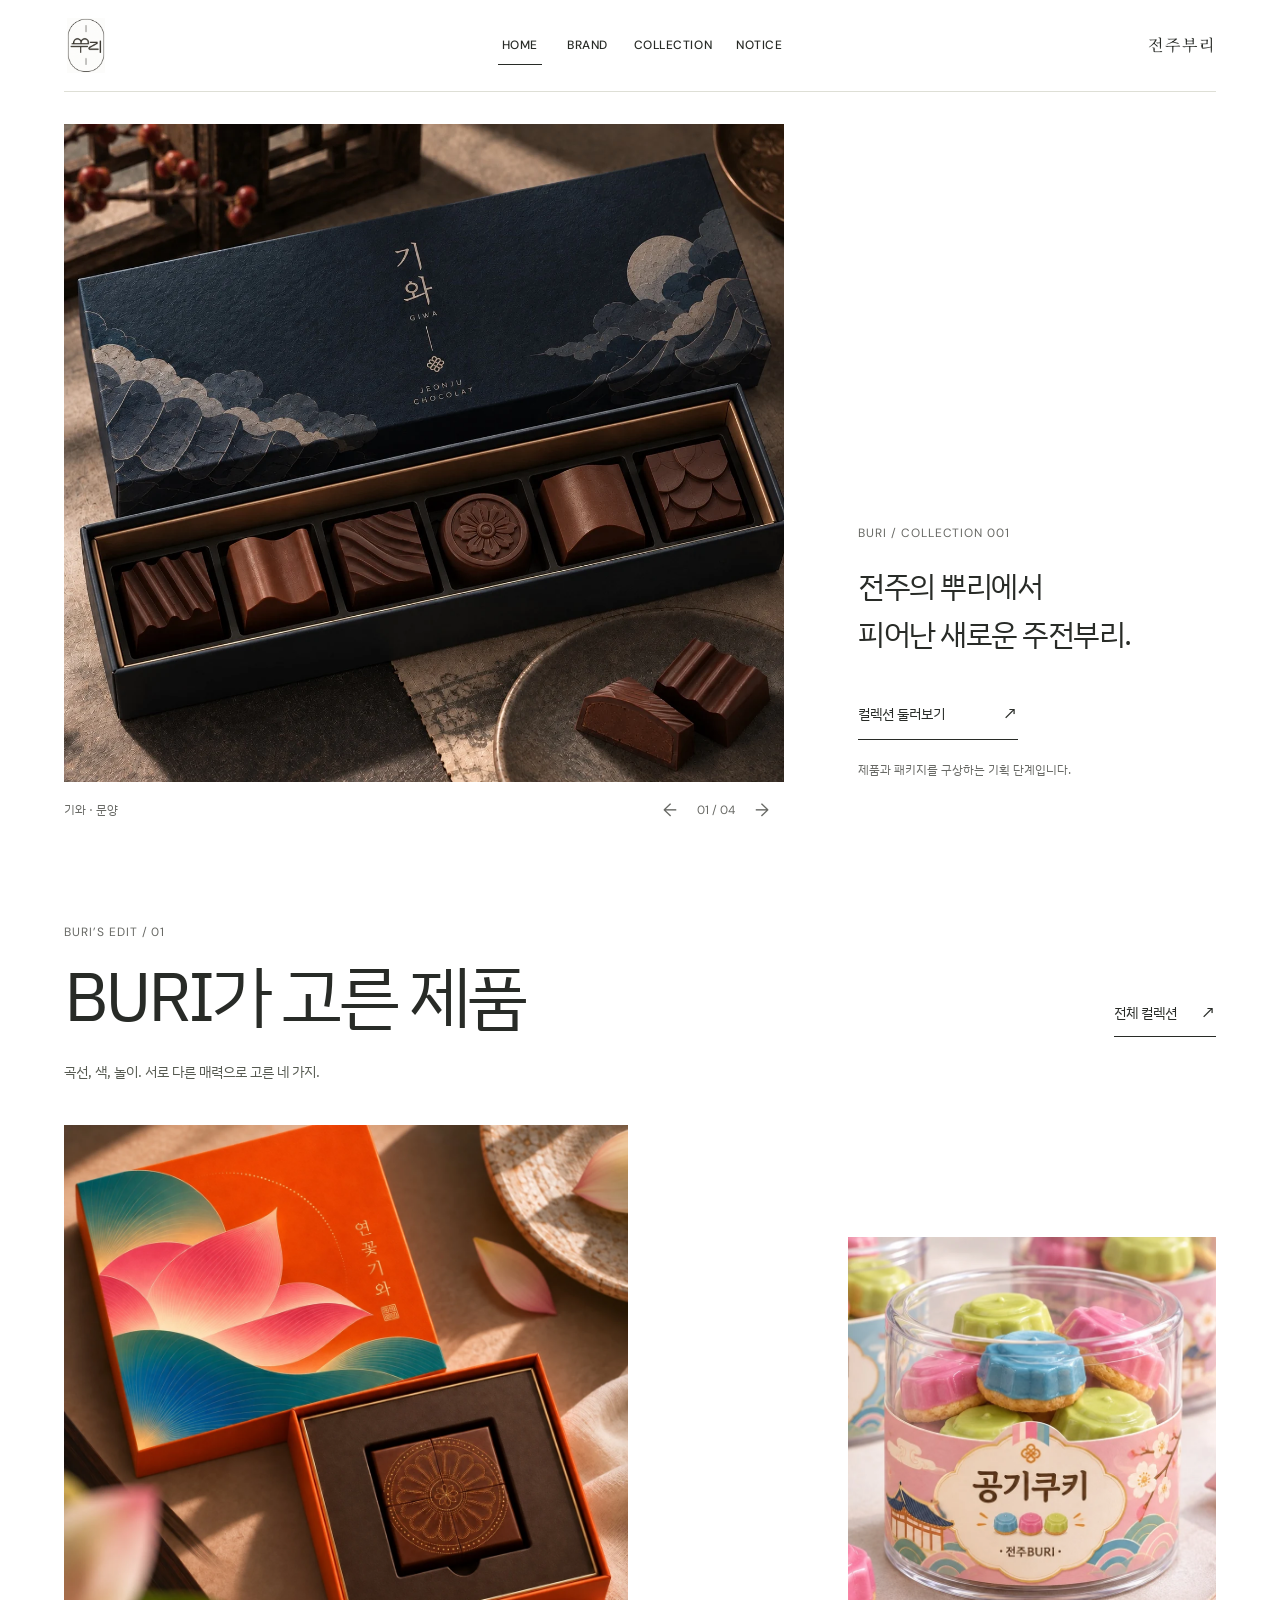
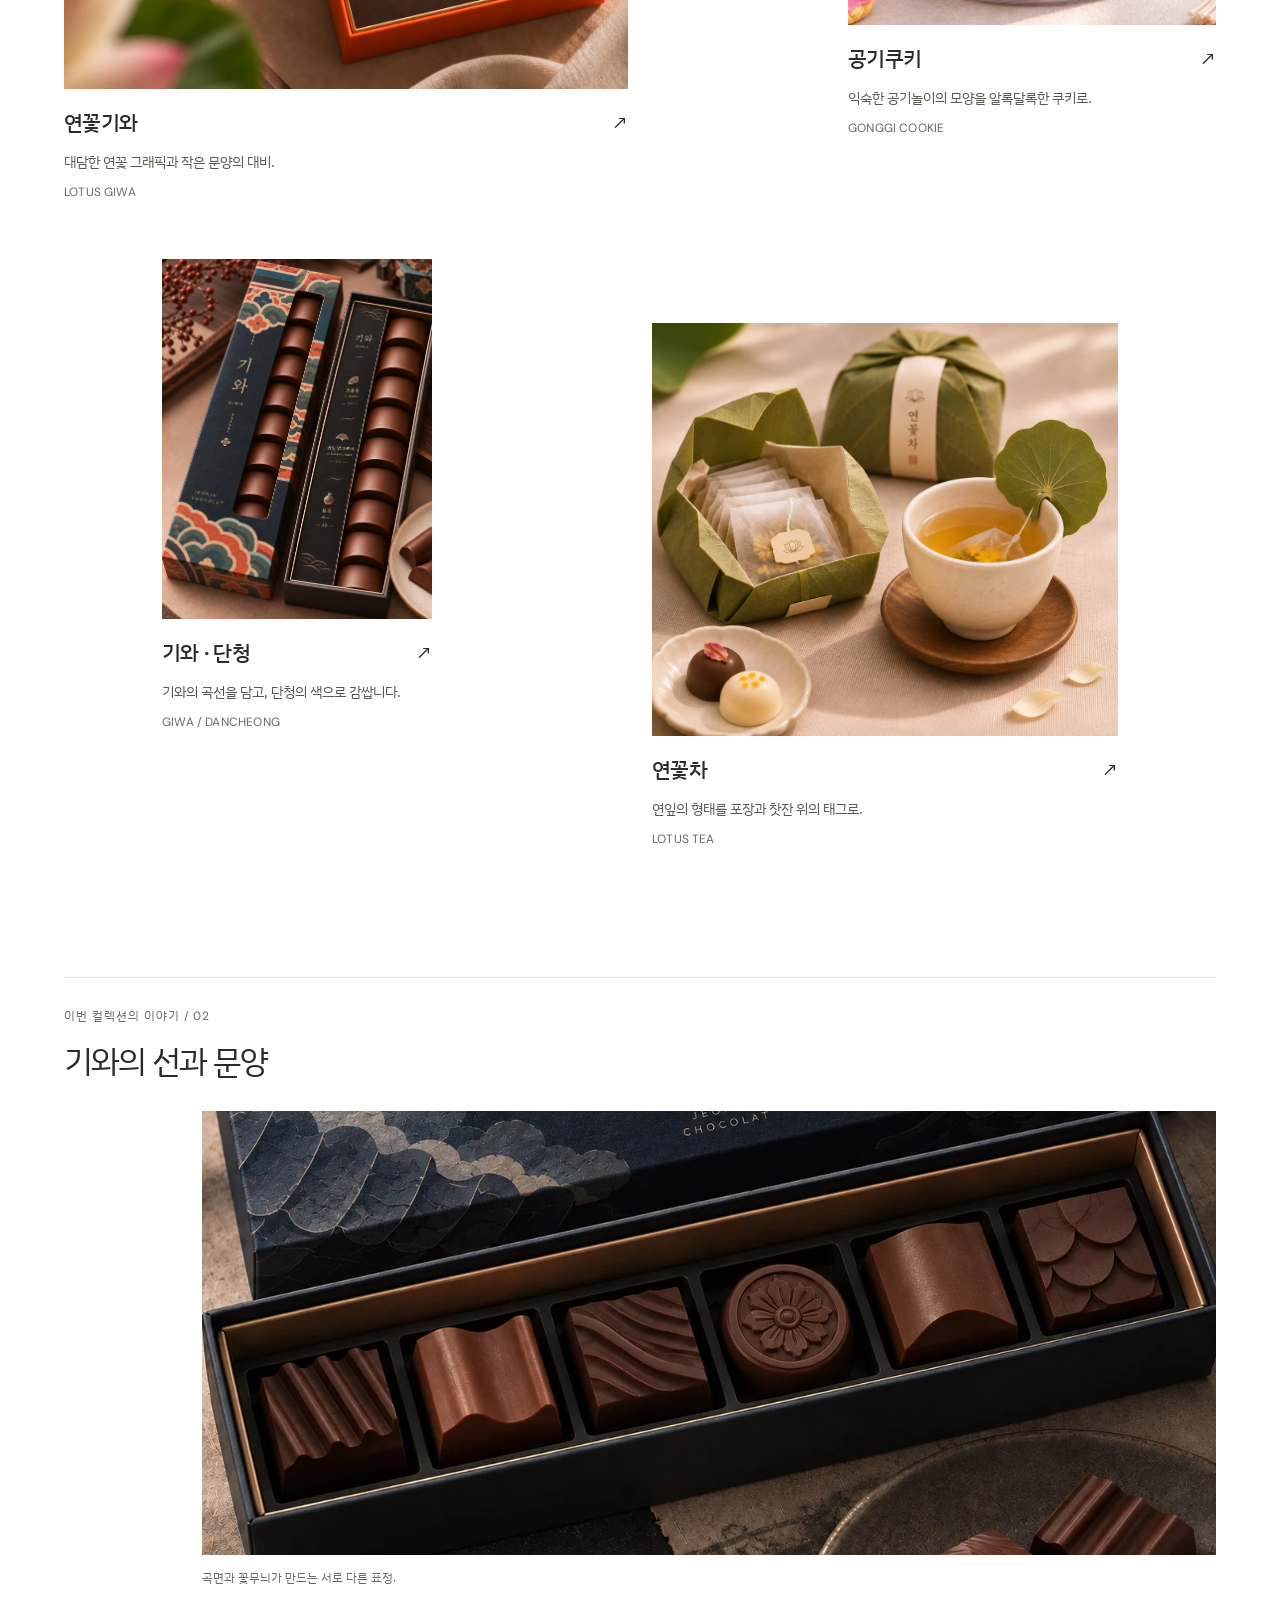
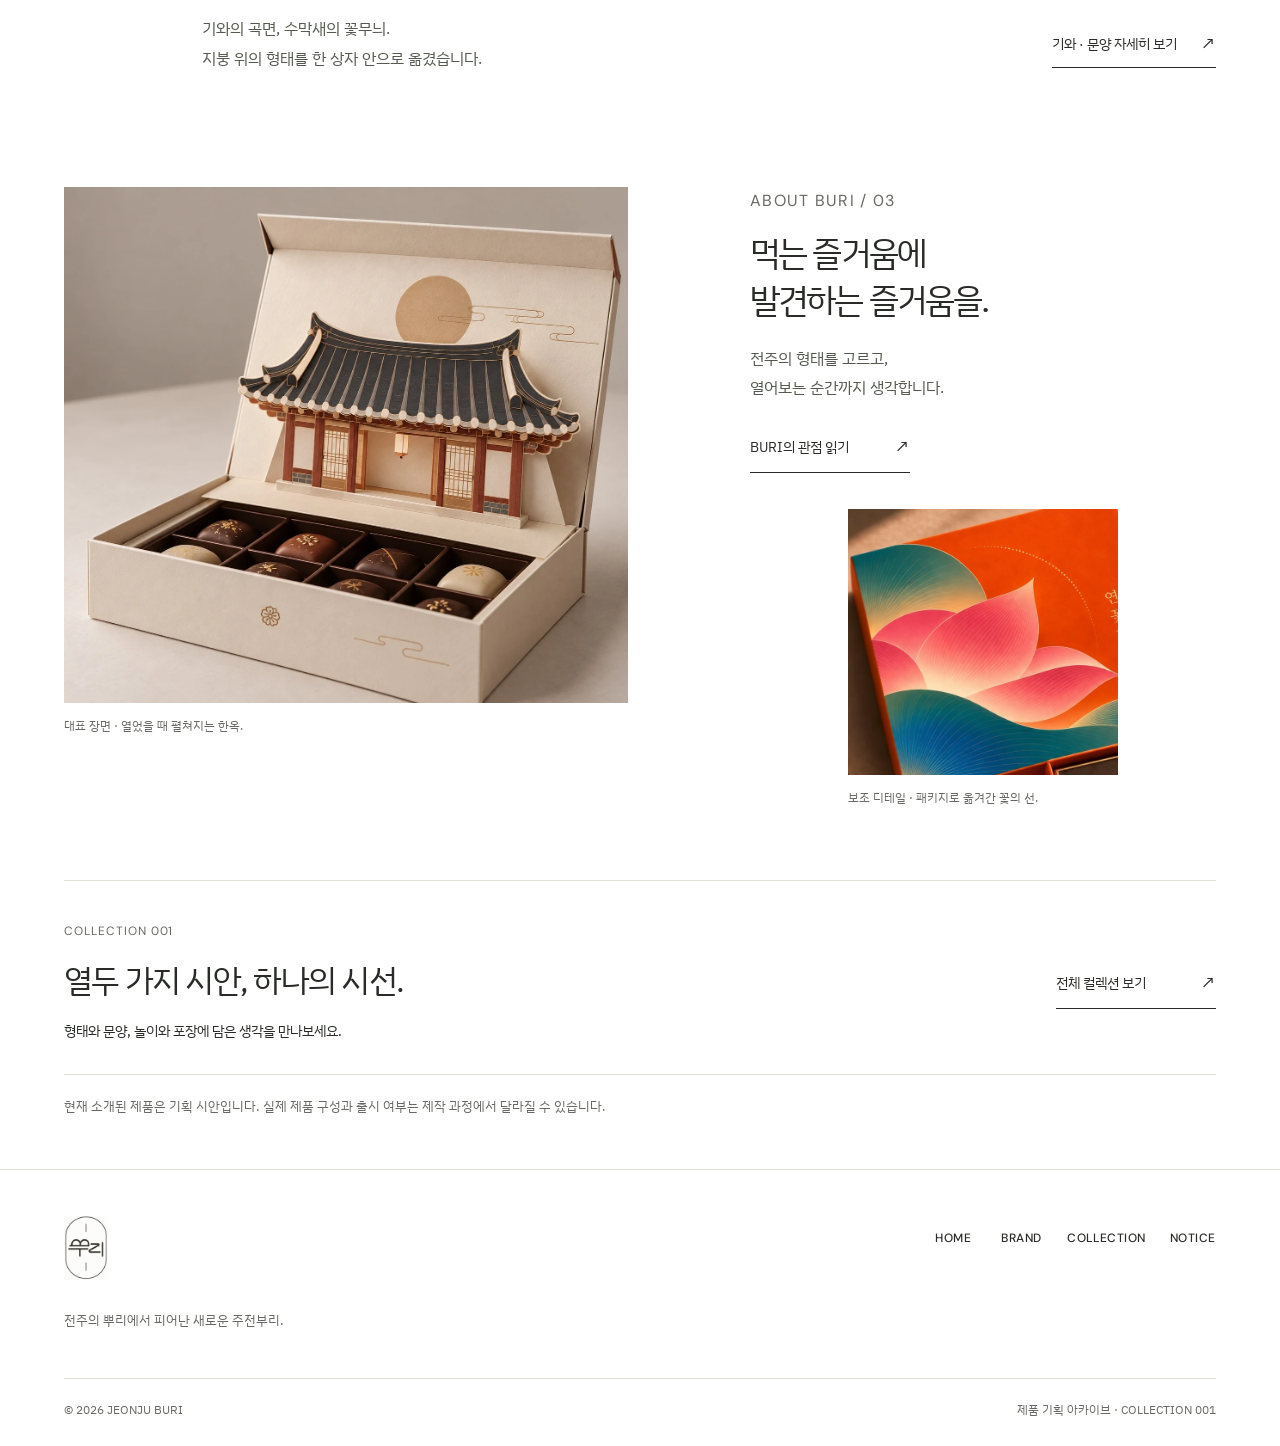
==== commit f88897ec: "Add excavation cookie based on Joseon white porcelain incense burner" ====
--- a/index.html
+++ b/index.html
@@ -3,7 +3,7 @@
 <head>
  <meta charset="utf-8"><meta name="viewport" content="width=device-width, initial-scale=1">
  <meta name="theme-color" content="#faf9f6">
- <meta name="description" content="전주의 형태와 놀이를 수집하는 디저트 편집숍, 전주BURI. 제품과 패키지에 담은 열한 가지 기획을 만나보세요.">
+ <meta name="description" content="전주의 형태와 놀이를 수집하는 디저트 편집숍, 전주BURI. 제품과 패키지에 담은 열두 가지 기획을 만나보세요.">
  <meta property="og:title" content="전주BURI — 전주의 뿌리에서 피어난 새로운 주전부리">
  <meta property="og:description" content="전통의 맛과 재료에 새로운 상상력을 더해, 전주의 매력을 특별한 한입으로 전합니다.">
  <meta property="og:type" content="website"><meta property="og:image" content="assets/giwa-collection.webp">
@@ -11,7 +11,7 @@
  <link href="https://fonts.googleapis.com/css2?family=Noto+Serif+KR:wght@400&display=swap&text=%EC%A0%84%EC%A3%BC%EB%B6%80%EB%A6%AC" rel="stylesheet">
  <link rel="preconnect" href="https://fonts.googleapis.com"><link rel="preconnect" href="https://fonts.gstatic.com" crossorigin>
  <link href="https://fonts.googleapis.com/css2?family=DM+Sans:wght@400;500;600&family=IBM+Plex+Sans+KR:wght@300;400;500;600&family=Instrument+Serif:ital@0;1&display=swap" rel="stylesheet">
- <link rel="stylesheet" href="styles.css"><link rel="stylesheet" href="editorial.css?v=20261102-wordmark"><script src="products.js?v=20261102-clay-cookie" defer></script><script src="app.js?v=20261102-clay-cookie" defer></script>
+ <link rel="stylesheet" href="styles.css"><link rel="stylesheet" href="editorial.css?v=20261102-wordmark"><script src="products.js?v=20261102-excavation-cookie" defer></script><script src="app.js?v=20261102-clay-cookie" defer></script>
 </head>
 <body>
  <a class="skip-link" href="#main-content">본문으로 이동</a>
@@ -44,7 +44,7 @@
    <figure class="brand-scene reveal-target"><span class="image-window" style="--ratio:1312/1199"><img src="assets/hanok-pop-up.webp" alt="뚜껑을 열면 한옥 모양 입체 팝업이 펼쳐지는 초콜릿 선물상자" width="1312" height="1199" style="width:100%;left:0%;top:0%" loading="lazy" decoding="async"></span><figcaption>대표 장면 · 열었을 때 펼쳐지는 한옥.</figcaption></figure>
    <figure class="brand-detail reveal-target"><span class="image-window" style="--ratio:660/650"><img src="assets/lotus-giwa.webp" alt="연꽃기와 패키지의 연꽃 그래픽 디테일" width="1254" height="1254" style="width:190%;left:-3.0303030303030303%;top:-2.307692307692308%" loading="lazy" decoding="async"></span><figcaption>보조 디테일 · 패키지로 옮겨간 꽃의 선.</figcaption></figure>
   </section>
-  <section class="collection-invitation wrap reveal-target"><div><p class="eyebrow">COLLECTION 001</p><h2>열한 가지 시안, <br>하나의 시선.</h2><p>형태와 문양, 놀이와 포장에 담은 생각을 만나보세요.</p></div><a class="button" href="#shop">전체 컬렉션 보기<span aria-hidden="true">↗</span></a><p class="concept-note">현재 소개된 제품은 기획 시안입니다. 실제 제품 구성과 출시 여부는 제작 과정에서 달라질 수 있습니다.</p></section>
+  <section class="collection-invitation wrap reveal-target"><div><p class="eyebrow">COLLECTION 001</p><h2>열두 가지 시안, <br>하나의 시선.</h2><p>형태와 문양, 놀이와 포장에 담은 생각을 만나보세요.</p></div><a class="button" href="#shop">전체 컬렉션 보기<span aria-hidden="true">↗</span></a><p class="concept-note">현재 소개된 제품은 기획 시안입니다. 실제 제품 구성과 출시 여부는 제작 과정에서 달라질 수 있습니다.</p></section>
  </section>
  <section id="page-brand" class="page" aria-labelledby="brand-title" hidden>
   <div class="page-intro brand-intro wrap"><div><p class="eyebrow">ABOUT BURI</p><h1 id="brand-title">전주의 뿌리에서<br>피어난 새로운 주전부리, 전주BURI</h1><p class="intro-deck">전통의 맛과 재료에 새로운 상상력을 더해,<br>전주의 매력을 특별한 한입으로 전합니다.</p></div>
@@ -71,7 +71,7 @@
  </section>
  <section id="page-shop" class="page" aria-labelledby="shop-title" hidden>
   <div class="collection-header wrap"><h1 id="shop-title">COLLECTION 001 / 기획 아카이브</h1></div>
-  <div class="shop-controls wrap" role="group" aria-label="상품 종류 필터"><button class="filter-btn" data-filter="all" aria-pressed="true">전체 <span>11</span></button><button class="filter-btn" data-filter="chocolate" aria-pressed="false">초콜릿 <span>05</span></button><button class="filter-btn" data-filter="cookie" aria-pressed="false">쿠키 <span>04</span></button><button class="filter-btn" data-filter="tea" aria-pressed="false">차 <span>01</span></button><button class="filter-btn" data-filter="yeot" aria-pressed="false">엿 <span>01</span></button><span id="shopCount" role="status">전체 11개</span></div>
+  <div class="shop-controls wrap" role="group" aria-label="상품 종류 필터"><button class="filter-btn" data-filter="all" aria-pressed="true">전체 <span>12</span></button><button class="filter-btn" data-filter="chocolate" aria-pressed="false">초콜릿 <span>05</span></button><button class="filter-btn" data-filter="cookie" aria-pressed="false">쿠키 <span>05</span></button><button class="filter-btn" data-filter="tea" aria-pressed="false">차 <span>01</span></button><button class="filter-btn" data-filter="yeot" aria-pressed="false">엿 <span>01</span></button><span id="shopCount" role="status">전체 12개</span></div>
   <div id="productGrid" class="product-grid wrap"></div>
   <p class="collection-disclaimer concept-note wrap">현재 소개된 제품은 기획 시안입니다. 실제 제품 구성과 출시 여부는 확정되지 않았습니다.</p>
  </section>
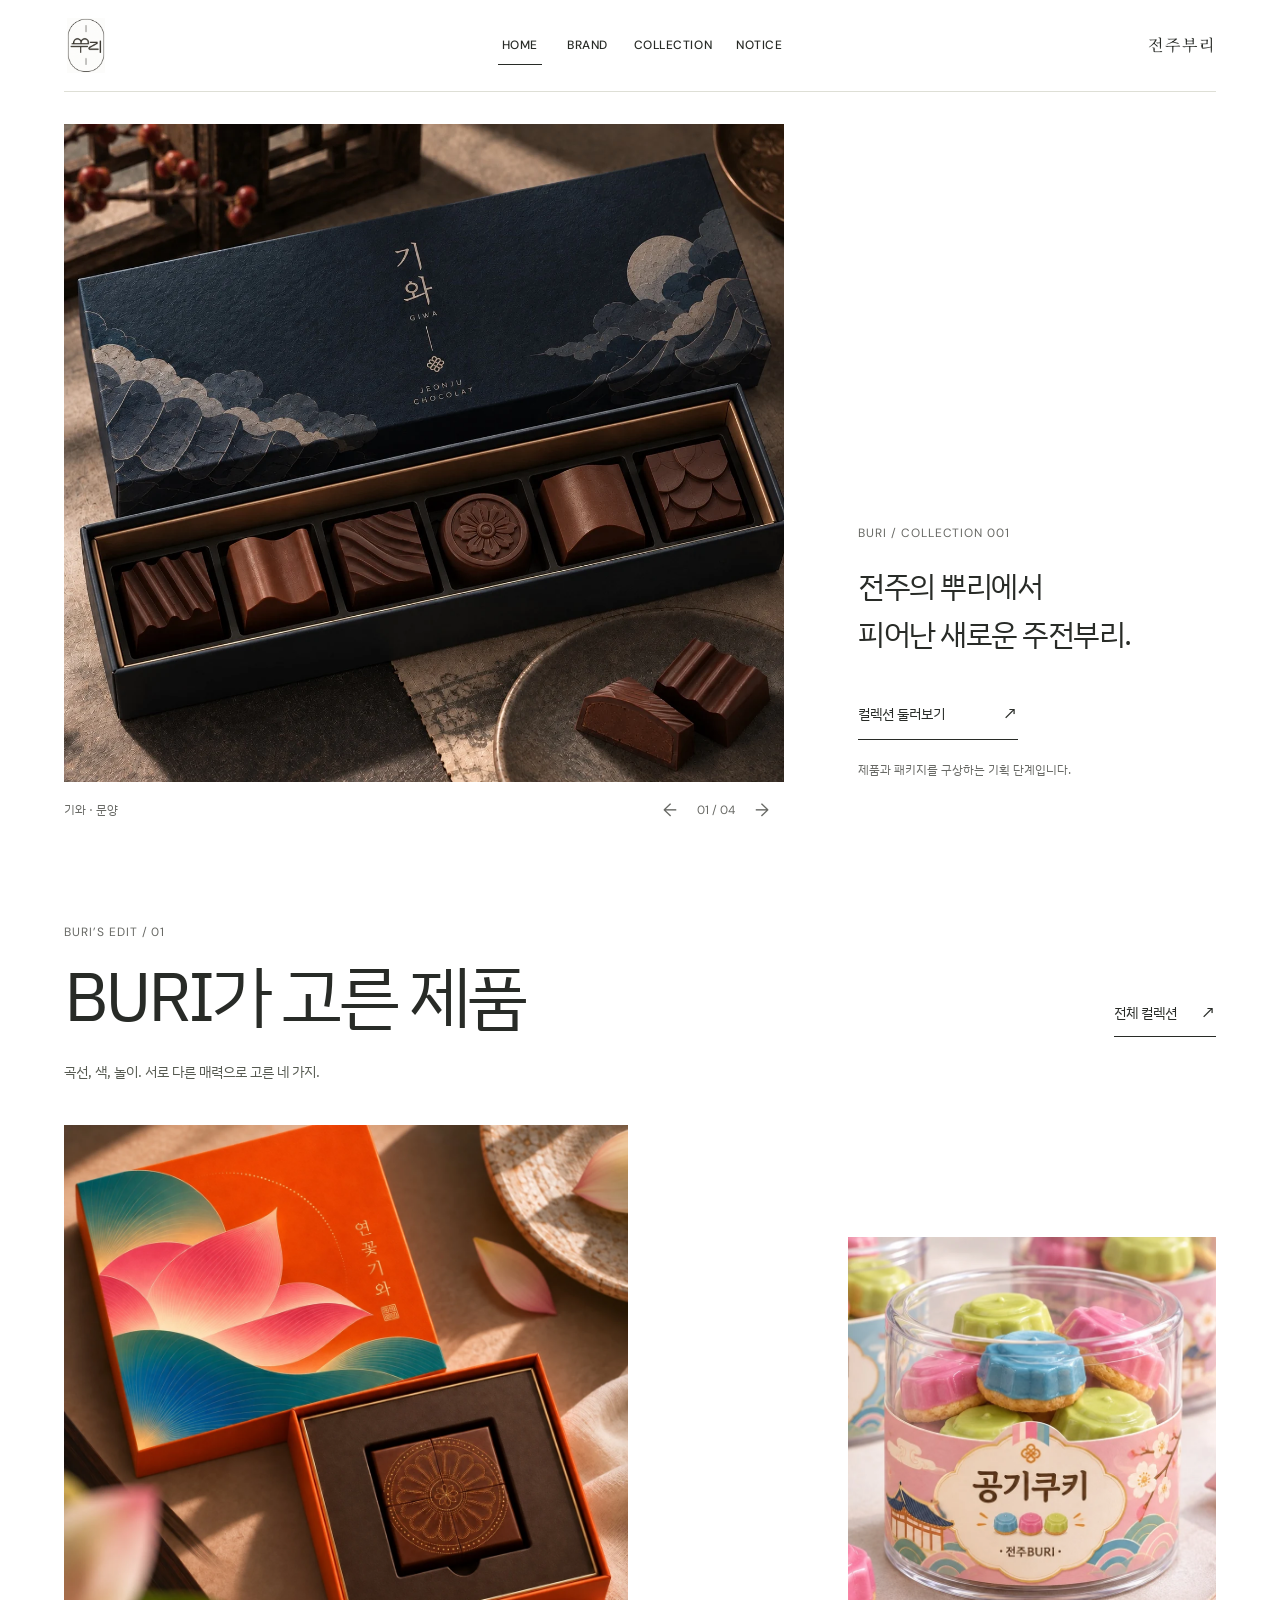
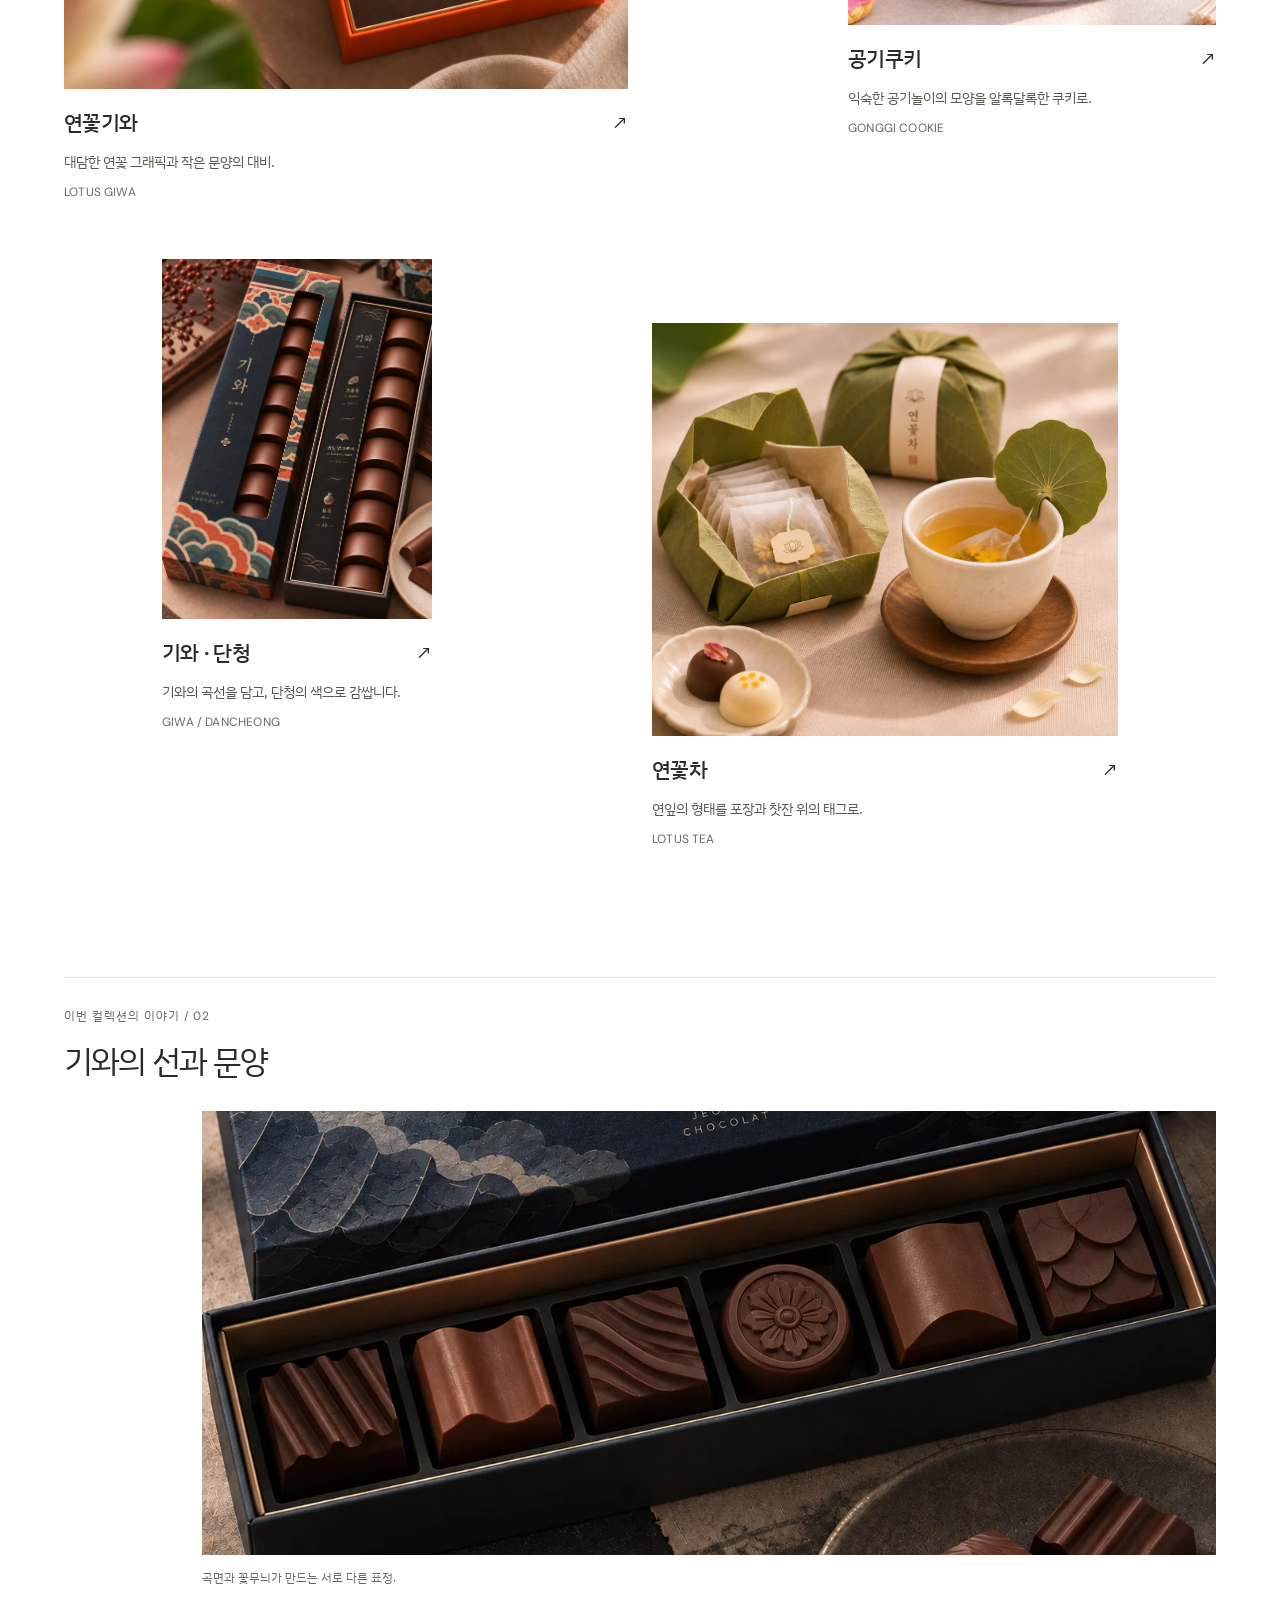
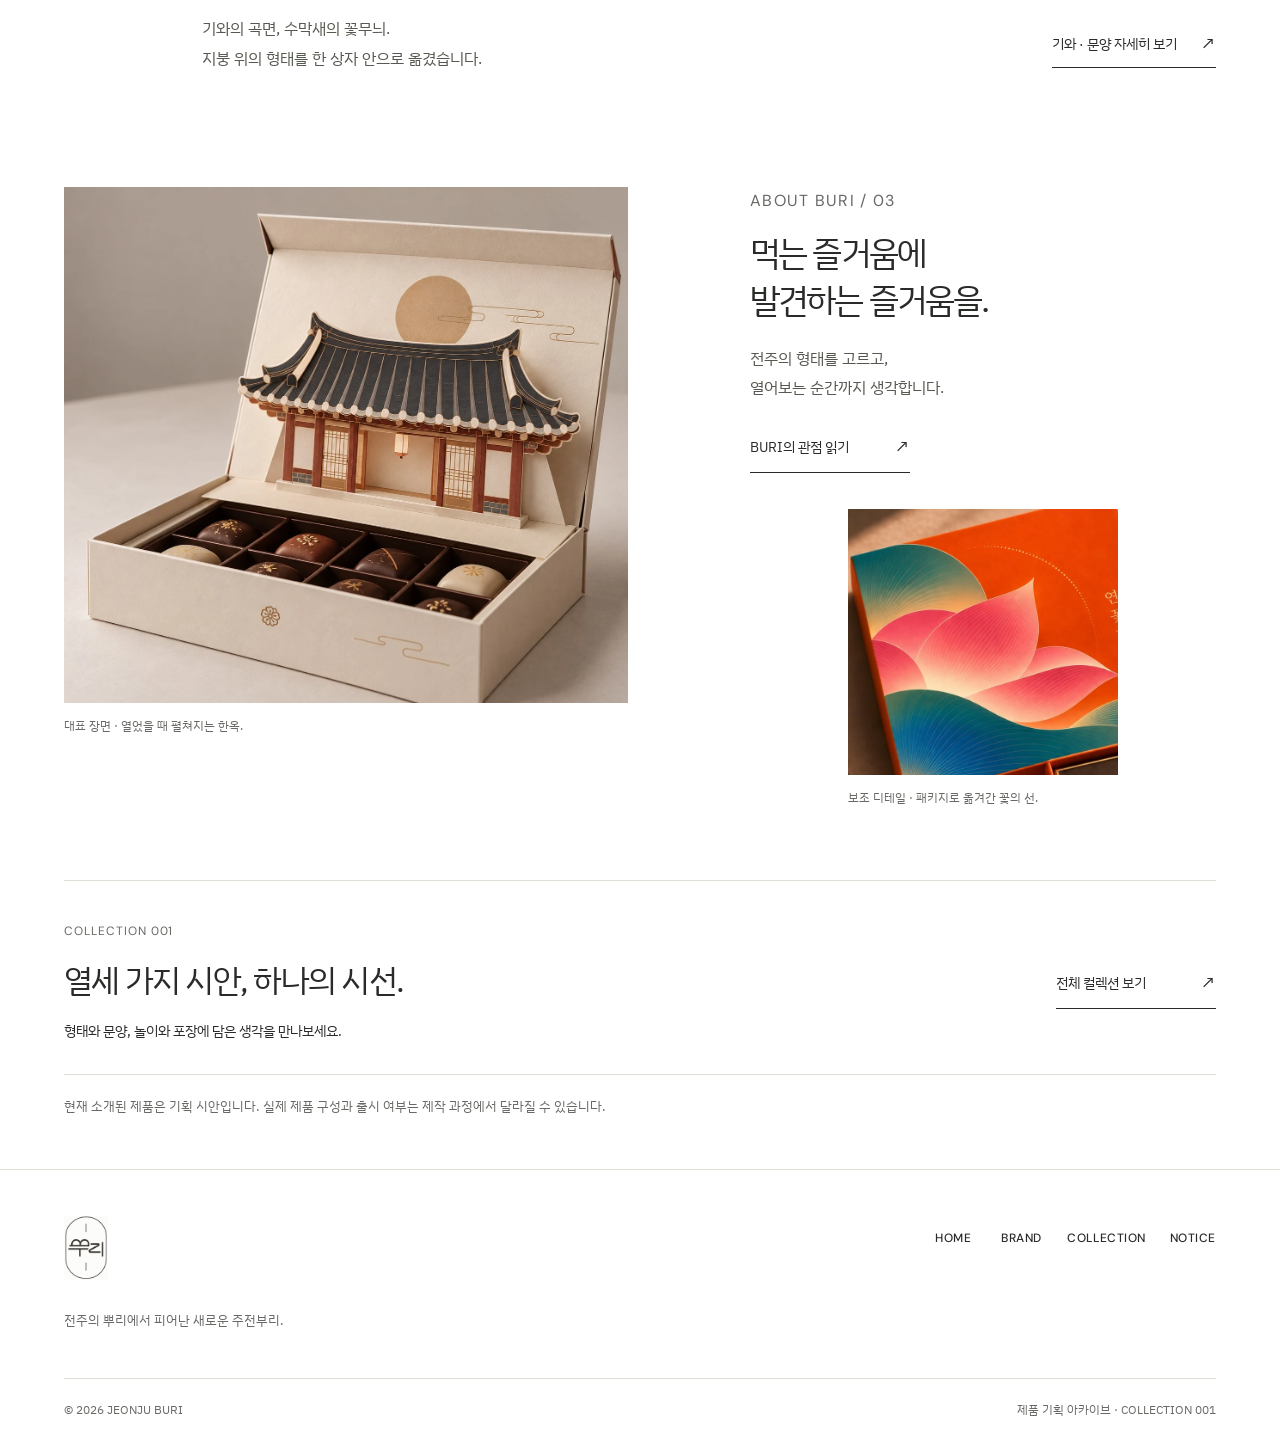
==== commit a782fd3c: "Add Moju Pongdang chocolate to BURI collection" ====
--- a/index.html
+++ b/index.html
@@ -3,7 +3,7 @@
 <head>
  <meta charset="utf-8"><meta name="viewport" content="width=device-width, initial-scale=1">
  <meta name="theme-color" content="#faf9f6">
- <meta name="description" content="전주의 형태와 놀이를 수집하는 디저트 편집숍, 전주BURI. 제품과 패키지에 담은 열두 가지 기획을 만나보세요.">
+ <meta name="description" content="전주의 형태와 놀이를 수집하는 디저트 편집숍, 전주BURI. 제품과 패키지에 담은 열세 가지 기획을 만나보세요.">
  <meta property="og:title" content="전주BURI — 전주의 뿌리에서 피어난 새로운 주전부리">
  <meta property="og:description" content="전통의 맛과 재료에 새로운 상상력을 더해, 전주의 매력을 특별한 한입으로 전합니다.">
  <meta property="og:type" content="website"><meta property="og:image" content="assets/giwa-collection.webp">
@@ -11,7 +11,7 @@
  <link href="https://fonts.googleapis.com/css2?family=Noto+Serif+KR:wght@400&display=swap&text=%EC%A0%84%EC%A3%BC%EB%B6%80%EB%A6%AC" rel="stylesheet">
  <link rel="preconnect" href="https://fonts.googleapis.com"><link rel="preconnect" href="https://fonts.gstatic.com" crossorigin>
  <link href="https://fonts.googleapis.com/css2?family=DM+Sans:wght@400;500;600&family=IBM+Plex+Sans+KR:wght@300;400;500;600&family=Instrument+Serif:ital@0;1&display=swap" rel="stylesheet">
- <link rel="stylesheet" href="styles.css"><link rel="stylesheet" href="editorial.css?v=20261102-wordmark"><script src="products.js?v=20261102-excavation-cookie" defer></script><script src="app.js?v=20261102-clay-cookie" defer></script>
+ <link rel="stylesheet" href="styles.css"><link rel="stylesheet" href="editorial.css?v=20261102-wordmark"><script src="products.js?v=20261102-moju-pongdang" defer></script><script src="app.js?v=20261102-clay-cookie" defer></script>
 </head>
 <body>
  <a class="skip-link" href="#main-content">본문으로 이동</a>
@@ -44,7 +44,7 @@
    <figure class="brand-scene reveal-target"><span class="image-window" style="--ratio:1312/1199"><img src="assets/hanok-pop-up.webp" alt="뚜껑을 열면 한옥 모양 입체 팝업이 펼쳐지는 초콜릿 선물상자" width="1312" height="1199" style="width:100%;left:0%;top:0%" loading="lazy" decoding="async"></span><figcaption>대표 장면 · 열었을 때 펼쳐지는 한옥.</figcaption></figure>
    <figure class="brand-detail reveal-target"><span class="image-window" style="--ratio:660/650"><img src="assets/lotus-giwa.webp" alt="연꽃기와 패키지의 연꽃 그래픽 디테일" width="1254" height="1254" style="width:190%;left:-3.0303030303030303%;top:-2.307692307692308%" loading="lazy" decoding="async"></span><figcaption>보조 디테일 · 패키지로 옮겨간 꽃의 선.</figcaption></figure>
   </section>
-  <section class="collection-invitation wrap reveal-target"><div><p class="eyebrow">COLLECTION 001</p><h2>열두 가지 시안, <br>하나의 시선.</h2><p>형태와 문양, 놀이와 포장에 담은 생각을 만나보세요.</p></div><a class="button" href="#shop">전체 컬렉션 보기<span aria-hidden="true">↗</span></a><p class="concept-note">현재 소개된 제품은 기획 시안입니다. 실제 제품 구성과 출시 여부는 제작 과정에서 달라질 수 있습니다.</p></section>
+  <section class="collection-invitation wrap reveal-target"><div><p class="eyebrow">COLLECTION 001</p><h2>열세 가지 시안, <br>하나의 시선.</h2><p>형태와 문양, 놀이와 포장에 담은 생각을 만나보세요.</p></div><a class="button" href="#shop">전체 컬렉션 보기<span aria-hidden="true">↗</span></a><p class="concept-note">현재 소개된 제품은 기획 시안입니다. 실제 제품 구성과 출시 여부는 제작 과정에서 달라질 수 있습니다.</p></section>
  </section>
  <section id="page-brand" class="page" aria-labelledby="brand-title" hidden>
   <div class="page-intro brand-intro wrap"><div><p class="eyebrow">ABOUT BURI</p><h1 id="brand-title">전주의 뿌리에서<br>피어난 새로운 주전부리, 전주BURI</h1><p class="intro-deck">전통의 맛과 재료에 새로운 상상력을 더해,<br>전주의 매력을 특별한 한입으로 전합니다.</p></div>
@@ -71,7 +71,7 @@
  </section>
  <section id="page-shop" class="page" aria-labelledby="shop-title" hidden>
   <div class="collection-header wrap"><h1 id="shop-title">COLLECTION 001 / 기획 아카이브</h1></div>
-  <div class="shop-controls wrap" role="group" aria-label="상품 종류 필터"><button class="filter-btn" data-filter="all" aria-pressed="true">전체 <span>12</span></button><button class="filter-btn" data-filter="chocolate" aria-pressed="false">초콜릿 <span>05</span></button><button class="filter-btn" data-filter="cookie" aria-pressed="false">쿠키 <span>05</span></button><button class="filter-btn" data-filter="tea" aria-pressed="false">차 <span>01</span></button><button class="filter-btn" data-filter="yeot" aria-pressed="false">엿 <span>01</span></button><span id="shopCount" role="status">전체 12개</span></div>
+  <div class="shop-controls wrap" role="group" aria-label="상품 종류 필터"><button class="filter-btn" data-filter="all" aria-pressed="true">전체 <span>13</span></button><button class="filter-btn" data-filter="chocolate" aria-pressed="false">초콜릿 <span>06</span></button><button class="filter-btn" data-filter="cookie" aria-pressed="false">쿠키 <span>05</span></button><button class="filter-btn" data-filter="tea" aria-pressed="false">차 <span>01</span></button><button class="filter-btn" data-filter="yeot" aria-pressed="false">엿 <span>01</span></button><span id="shopCount" role="status">전체 13개</span></div>
   <div id="productGrid" class="product-grid wrap"></div>
   <p class="collection-disclaimer concept-note wrap">현재 소개된 제품은 기획 시안입니다. 실제 제품 구성과 출시 여부는 확정되지 않았습니다.</p>
  </section>
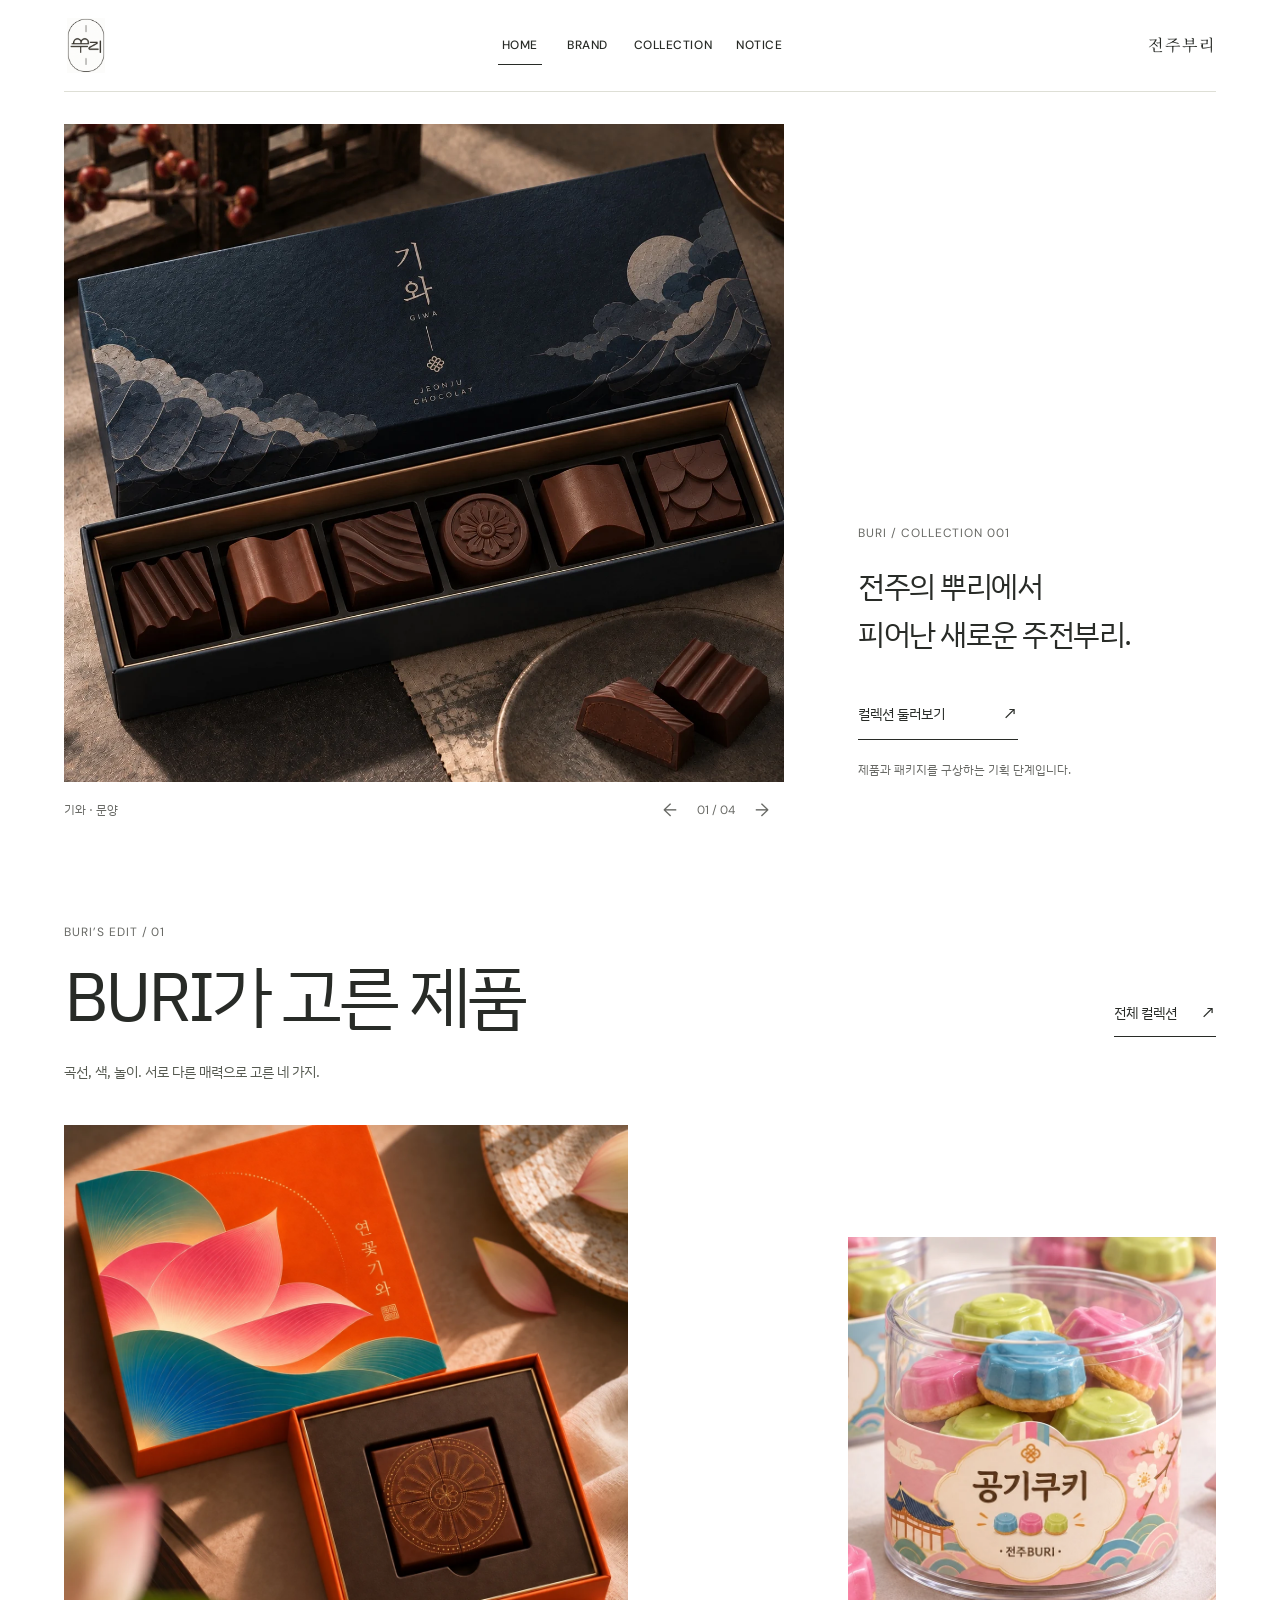
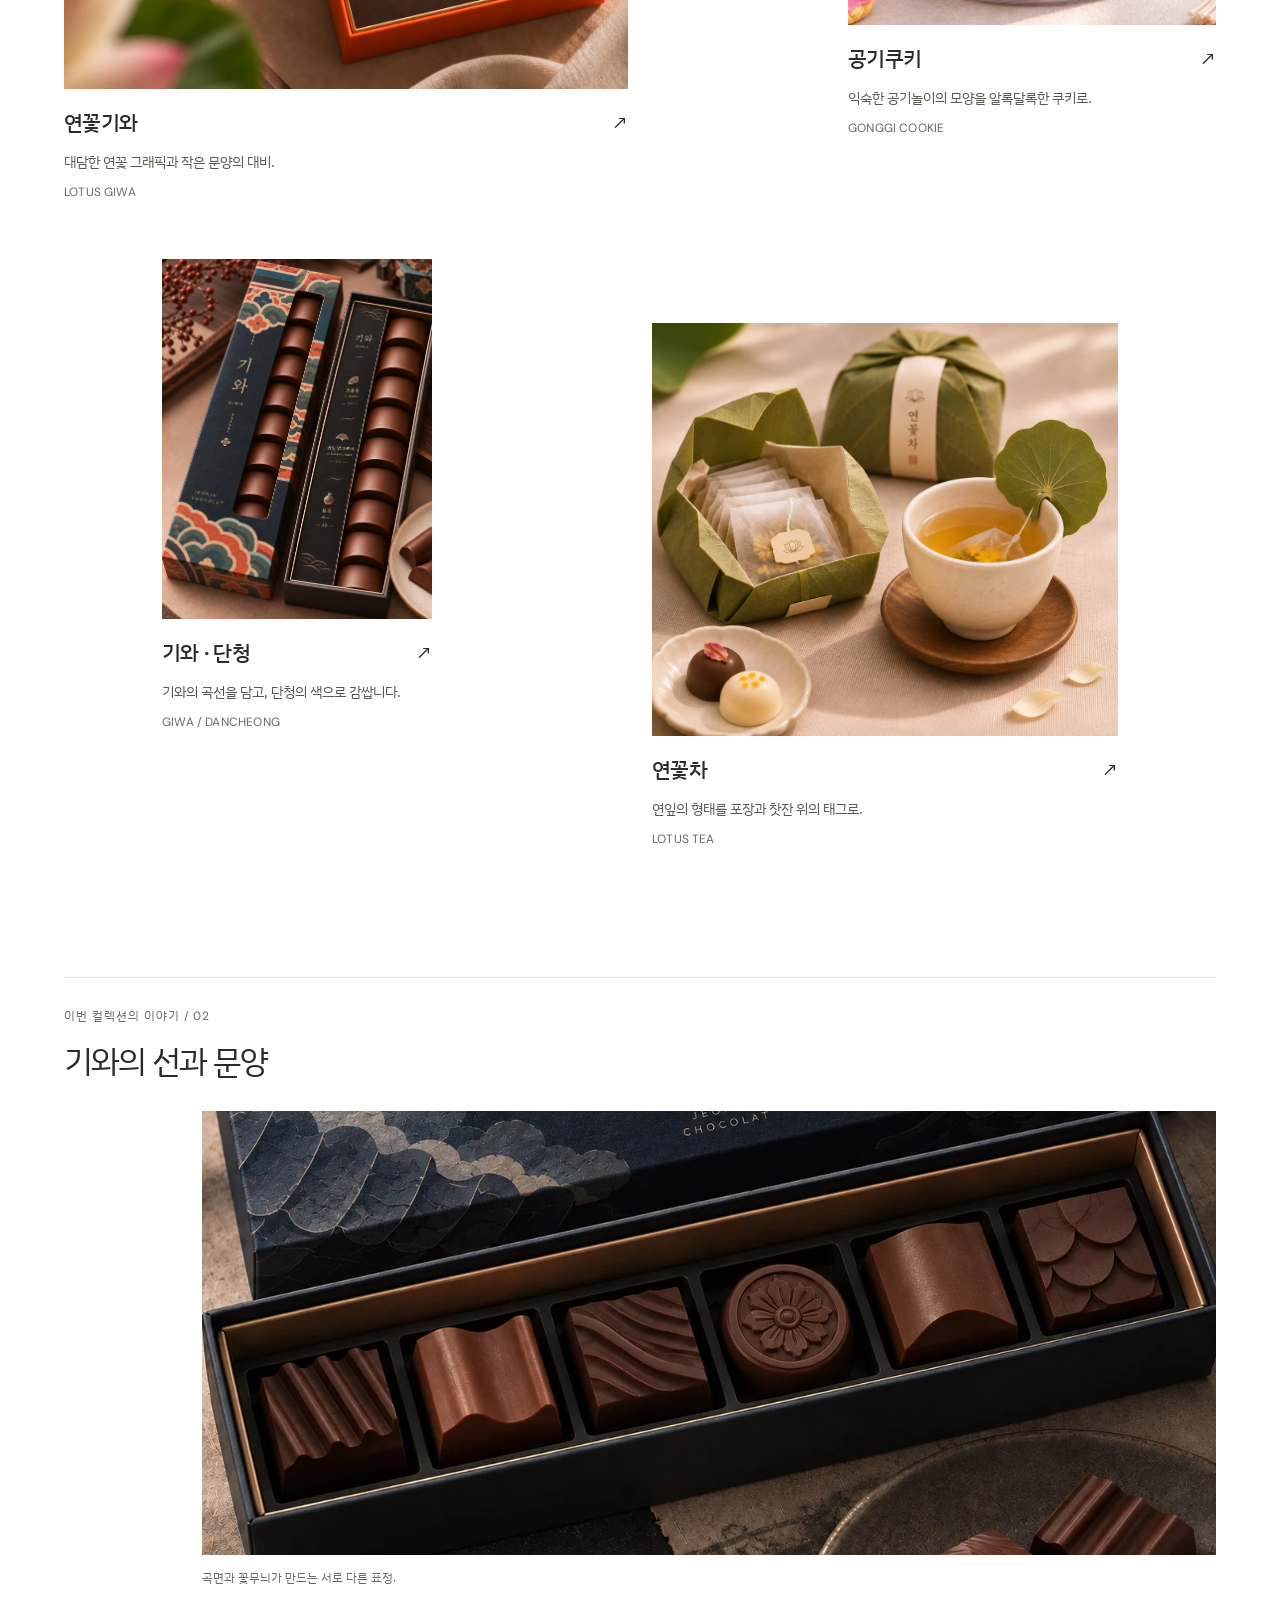
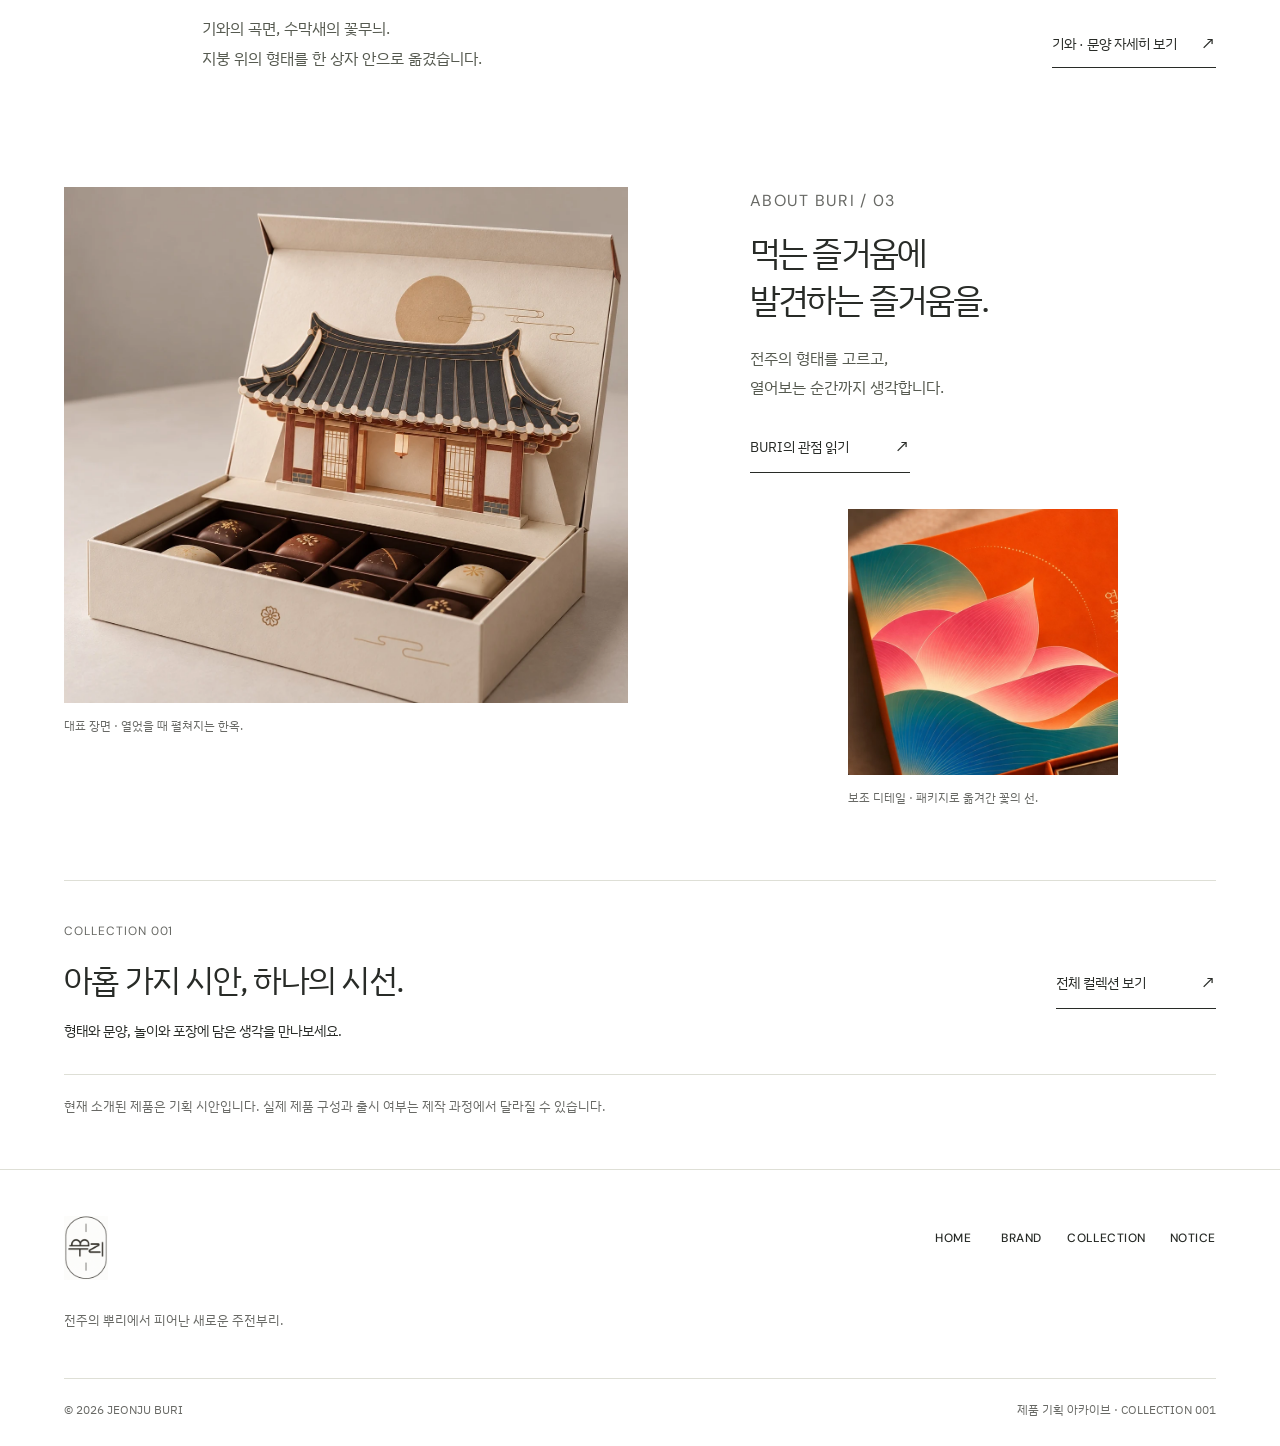
==== commit 79fc7d69: "Unpublish four concepts and curate public collection to nine products" ====
--- a/index.html
+++ b/index.html
@@ -3,7 +3,7 @@
 <head>
  <meta charset="utf-8"><meta name="viewport" content="width=device-width, initial-scale=1">
  <meta name="theme-color" content="#faf9f6">
- <meta name="description" content="전주의 형태와 놀이를 수집하는 디저트 편집숍, 전주BURI. 제품과 패키지에 담은 열세 가지 기획을 만나보세요.">
+ <meta name="description" content="전주의 형태와 놀이를 수집하는 디저트 편집숍, 전주BURI. 제품과 패키지에 담은 아홉 가지 기획을 만나보세요.">
  <meta property="og:title" content="전주BURI — 전주의 뿌리에서 피어난 새로운 주전부리">
  <meta property="og:description" content="전통의 맛과 재료에 새로운 상상력을 더해, 전주의 매력을 특별한 한입으로 전합니다.">
  <meta property="og:type" content="website"><meta property="og:image" content="assets/giwa-collection.webp">
@@ -11,7 +11,7 @@
  <link href="https://fonts.googleapis.com/css2?family=Noto+Serif+KR:wght@400&display=swap&text=%EC%A0%84%EC%A3%BC%EB%B6%80%EB%A6%AC" rel="stylesheet">
  <link rel="preconnect" href="https://fonts.googleapis.com"><link rel="preconnect" href="https://fonts.gstatic.com" crossorigin>
  <link href="https://fonts.googleapis.com/css2?family=DM+Sans:wght@400;500;600&family=IBM+Plex+Sans+KR:wght@300;400;500;600&family=Instrument+Serif:ital@0;1&display=swap" rel="stylesheet">
- <link rel="stylesheet" href="styles.css"><link rel="stylesheet" href="editorial.css?v=20261102-wordmark"><script src="products.js?v=20261102-moju-pongdang" defer></script><script src="app.js?v=20261102-clay-cookie" defer></script>
+ <link rel="stylesheet" href="styles.css"><link rel="stylesheet" href="editorial.css?v=20261102-wordmark"><script src="products.js?v=20261102-curated-nine" defer></script><script src="app.js?v=20261102-curated-nine" defer></script>
 </head>
 <body>
  <a class="skip-link" href="#main-content">본문으로 이동</a>
@@ -44,7 +44,7 @@
    <figure class="brand-scene reveal-target"><span class="image-window" style="--ratio:1312/1199"><img src="assets/hanok-pop-up.webp" alt="뚜껑을 열면 한옥 모양 입체 팝업이 펼쳐지는 초콜릿 선물상자" width="1312" height="1199" style="width:100%;left:0%;top:0%" loading="lazy" decoding="async"></span><figcaption>대표 장면 · 열었을 때 펼쳐지는 한옥.</figcaption></figure>
    <figure class="brand-detail reveal-target"><span class="image-window" style="--ratio:660/650"><img src="assets/lotus-giwa.webp" alt="연꽃기와 패키지의 연꽃 그래픽 디테일" width="1254" height="1254" style="width:190%;left:-3.0303030303030303%;top:-2.307692307692308%" loading="lazy" decoding="async"></span><figcaption>보조 디테일 · 패키지로 옮겨간 꽃의 선.</figcaption></figure>
   </section>
-  <section class="collection-invitation wrap reveal-target"><div><p class="eyebrow">COLLECTION 001</p><h2>열세 가지 시안, <br>하나의 시선.</h2><p>형태와 문양, 놀이와 포장에 담은 생각을 만나보세요.</p></div><a class="button" href="#shop">전체 컬렉션 보기<span aria-hidden="true">↗</span></a><p class="concept-note">현재 소개된 제품은 기획 시안입니다. 실제 제품 구성과 출시 여부는 제작 과정에서 달라질 수 있습니다.</p></section>
+  <section class="collection-invitation wrap reveal-target"><div><p class="eyebrow">COLLECTION 001</p><h2>아홉 가지 시안, <br>하나의 시선.</h2><p>형태와 문양, 놀이와 포장에 담은 생각을 만나보세요.</p></div><a class="button" href="#shop">전체 컬렉션 보기<span aria-hidden="true">↗</span></a><p class="concept-note">현재 소개된 제품은 기획 시안입니다. 실제 제품 구성과 출시 여부는 제작 과정에서 달라질 수 있습니다.</p></section>
  </section>
  <section id="page-brand" class="page" aria-labelledby="brand-title" hidden>
   <div class="page-intro brand-intro wrap"><div><p class="eyebrow">ABOUT BURI</p><h1 id="brand-title">전주의 뿌리에서<br>피어난 새로운 주전부리, 전주BURI</h1><p class="intro-deck">전통의 맛과 재료에 새로운 상상력을 더해,<br>전주의 매력을 특별한 한입으로 전합니다.</p></div>
@@ -66,12 +66,12 @@
   </div>
   <section class="brand-chapter wrap reveal-target"><div><p class="eyebrow">01 / 우리가 바라보는 것</p><h2>풍경의 일부를<br>하나의 형태로.</h2><p>지붕의 곡선과 수막새의 꽃무늬, 잎이 접히는 모양처럼 익숙한 풍경 속 작은 형태에 주목합니다. 기와 · 문양은 그 선과 장식을 초콜릿의 서로 다른 표정으로 옮긴 시안입니다.</p><a class="text-link" href="#shop/product/giwa-collection">기와 · 문양의 관점<span aria-hidden="true">↗</span></a></div><figure><span class="image-window" style="--ratio:230/230"><img src="assets/giwa-collection.webp" alt="기와 문양 초콜릿의 수막새 꽃무늬 디테일" width="1312" height="1199" style="width:570.4347826086956%;left:-282.60869565217394%;top:-271.7391304347826%" loading="lazy" decoding="async"></span><figcaption>꽃무늬 수막새를 닮은 초콜릿 표면.</figcaption></figure></section>
   <section class="brand-chapter reverse wrap reveal-target"><div><p class="eyebrow">02 / 우리가 해석하는 방식</p><h2>형태는 안으로,<br>이야기는 밖으로.</h2><p>연꽃차는 연잎밥의 포장 모습에서 출발합니다. 잎이 감싸는 형태는 패키지로, 잎의 결은 찻잔에 끼우는 태그로 이어집니다. 하나의 모티프를 담는 방식과 사용하는 장면에 나누어 적용합니다.</p><a class="text-link" href="#shop/product/lotus-tea">연꽃차의 패키지<span aria-hidden="true">↗</span></a></div><figure><span class="image-window" style="--ratio:320/575"><img src="assets/lotus-tea.webp" alt="연꽃차 잎 태그의 결, 홈과 찻잔에 끼운 모습" width="1536" height="1024" style="width:480%;left:-9.375%;top:-69.56521739130434%" loading="lazy" decoding="async"></span><figcaption>잎의 형태가 사용 장면으로 이어지는 태그.</figcaption></figure></section>
-  <section class="brand-chapter wrap reveal-target"><div><p class="eyebrow">03 / 우리가 더하는 경험</p><h2>먹기 전의 시간도<br>기억에 남도록.</h2><p>공기쿠키는 놀이의 모양과 색을 떠올리게 합니다. 쿠키탑은 조각을 끼우고 쌓는 동작을, 한옥 초콜릿은 상자를 여는 순간의 발견을 제안합니다. 먹는 경험과 열어보는 경험을 함께 생각합니다.</p><div class="related-links"><a class="text-link" href="#shop/product/cookie-tower">쿠키탑의 조립 원리<span aria-hidden="true">↗</span></a><a class="text-link" href="#shop/product/hanok-pop-up">한옥 초콜릿의 팝업<span aria-hidden="true">↗</span></a></div></div><figure><span class="image-window" style="--ratio:550/420"><img src="assets/gonggi-cookie.webp" alt="알록달록한 공기 모양 쿠키" width="1448" height="1086" style="width:263.27272727272725%;left:-7.2727272727272725%;top:-145.23809523809524%" loading="lazy" decoding="async"></span><figcaption>어린 날의 놀이를 닮은 공기쿠키.</figcaption></figure></section>
+  <section class="brand-chapter wrap reveal-target"><div><p class="eyebrow">03 / 우리가 더하는 경험</p><h2>먹기 전의 시간도<br>기억에 남도록.</h2><p>공기쿠키는 놀이의 모양과 색을 떠올리게 합니다. 발굴하는 과자는 유물을 찾아내는 경험을, 한옥 초콜릿은 상자를 여는 순간의 발견을 제안합니다. 먹는 경험과 열어보는 경험을 함께 생각합니다.</p><div class="related-links"><a class="text-link" href="#shop/product/excavation-cookie">발굴하는 과자의 경험<span aria-hidden="true">↗</span></a><a class="text-link" href="#shop/product/hanok-pop-up">한옥 초콜릿의 팝업<span aria-hidden="true">↗</span></a></div></div><figure><span class="image-window" style="--ratio:550/420"><img src="assets/gonggi-cookie.webp" alt="알록달록한 공기 모양 쿠키" width="1448" height="1086" style="width:263.27272727272725%;left:-7.2727272727272725%;top:-145.23809523809524%" loading="lazy" decoding="async"></span><figcaption>어린 날의 놀이를 닮은 공기쿠키.</figcaption></figure></section>
   <div class="brand-closing wrap"><p>전주의 뿌리에서 피어난 새로운 주전부리, 전주BURI</p><a class="button" href="#shop">컬렉션 둘러보기<span aria-hidden="true">↗</span></a><p class="concept-note">제품과 패키지는 기획 단계의 시안이며, 실제 출시 제품과 다를 수 있습니다.</p></div>
  </section>
  <section id="page-shop" class="page" aria-labelledby="shop-title" hidden>
   <div class="collection-header wrap"><h1 id="shop-title">COLLECTION 001 / 기획 아카이브</h1></div>
-  <div class="shop-controls wrap" role="group" aria-label="상품 종류 필터"><button class="filter-btn" data-filter="all" aria-pressed="true">전체 <span>13</span></button><button class="filter-btn" data-filter="chocolate" aria-pressed="false">초콜릿 <span>06</span></button><button class="filter-btn" data-filter="cookie" aria-pressed="false">쿠키 <span>05</span></button><button class="filter-btn" data-filter="tea" aria-pressed="false">차 <span>01</span></button><button class="filter-btn" data-filter="yeot" aria-pressed="false">엿 <span>01</span></button><span id="shopCount" role="status">전체 13개</span></div>
+  <div class="shop-controls wrap" role="group" aria-label="상품 종류 필터"><button class="filter-btn" data-filter="all" aria-pressed="true">전체 <span>09</span></button><button class="filter-btn" data-filter="chocolate" aria-pressed="false">초콜릿 <span>05</span></button><button class="filter-btn" data-filter="cookie" aria-pressed="false">쿠키 <span>03</span></button><button class="filter-btn" data-filter="tea" aria-pressed="false">차 <span>01</span></button><span id="shopCount" role="status">전체 9개</span></div>
   <div id="productGrid" class="product-grid wrap"></div>
   <p class="collection-disclaimer concept-note wrap">현재 소개된 제품은 기획 시안입니다. 실제 제품 구성과 출시 여부는 확정되지 않았습니다.</p>
  </section>
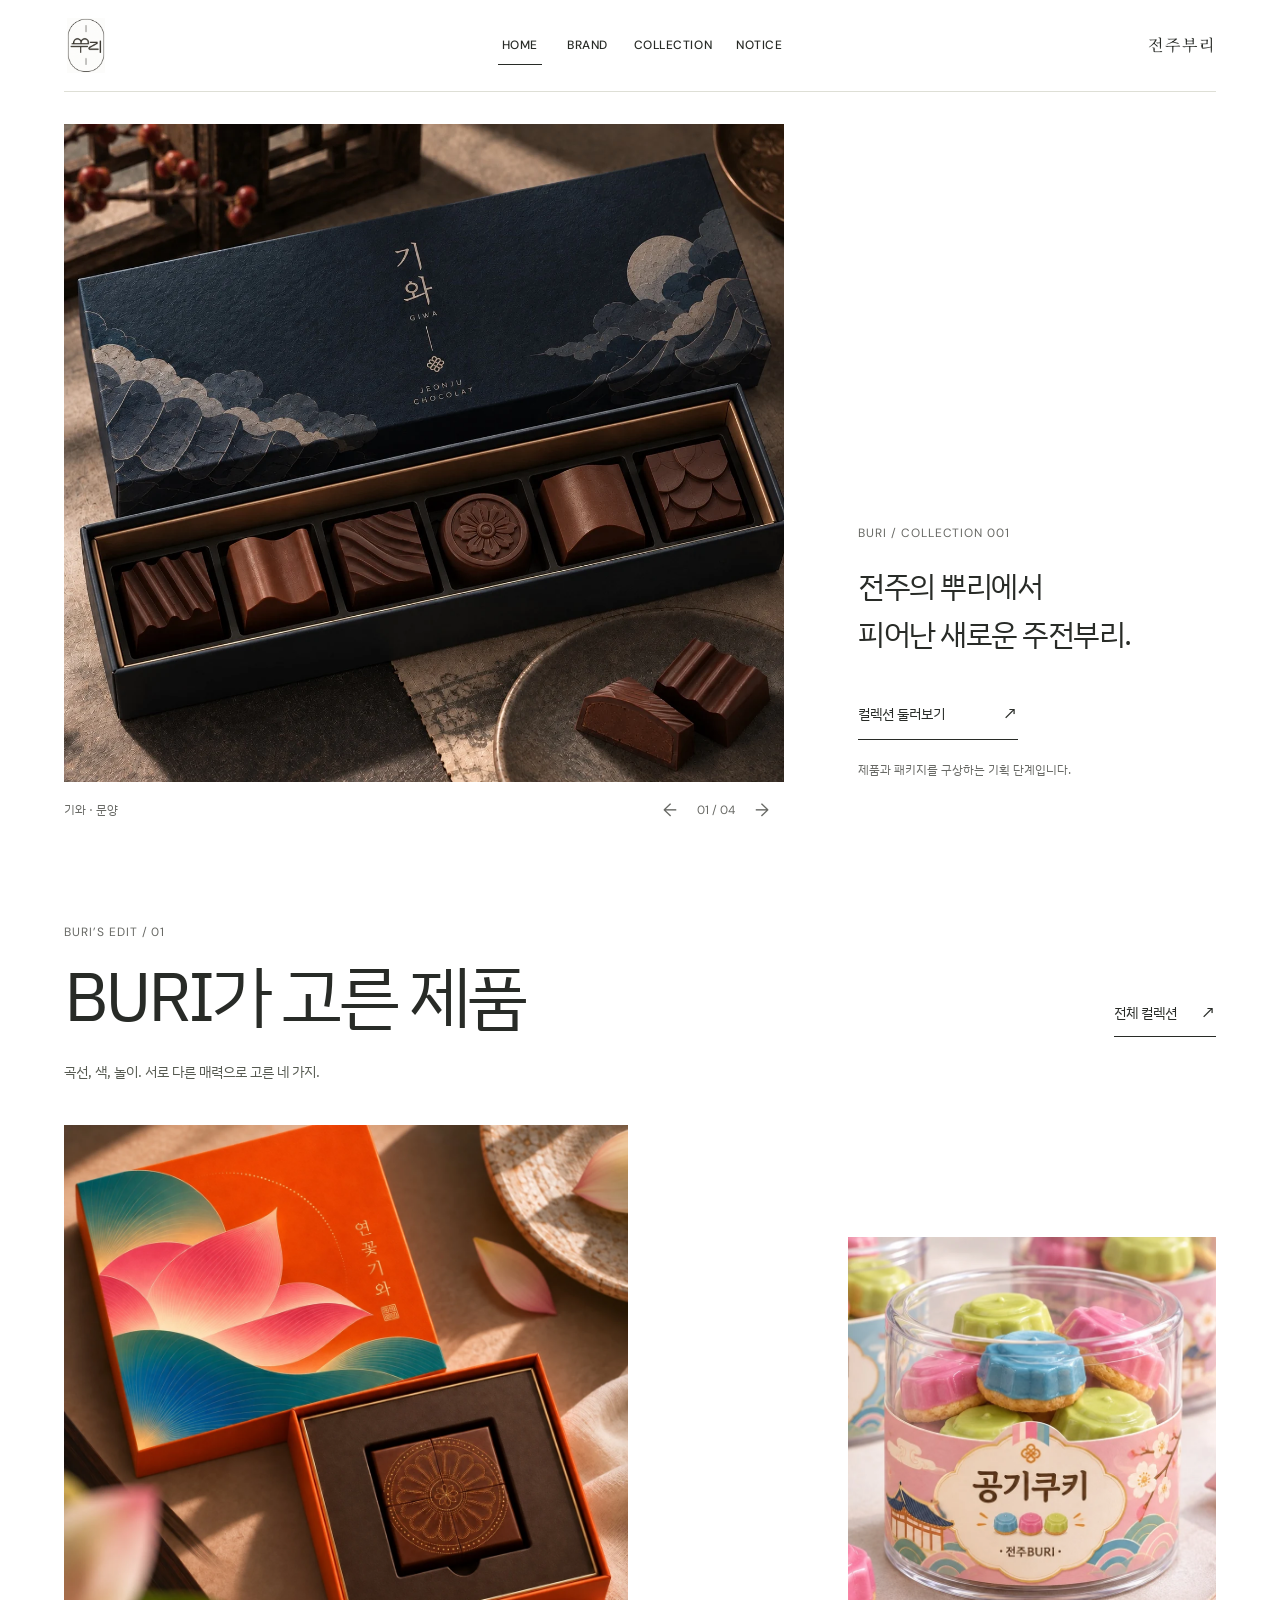
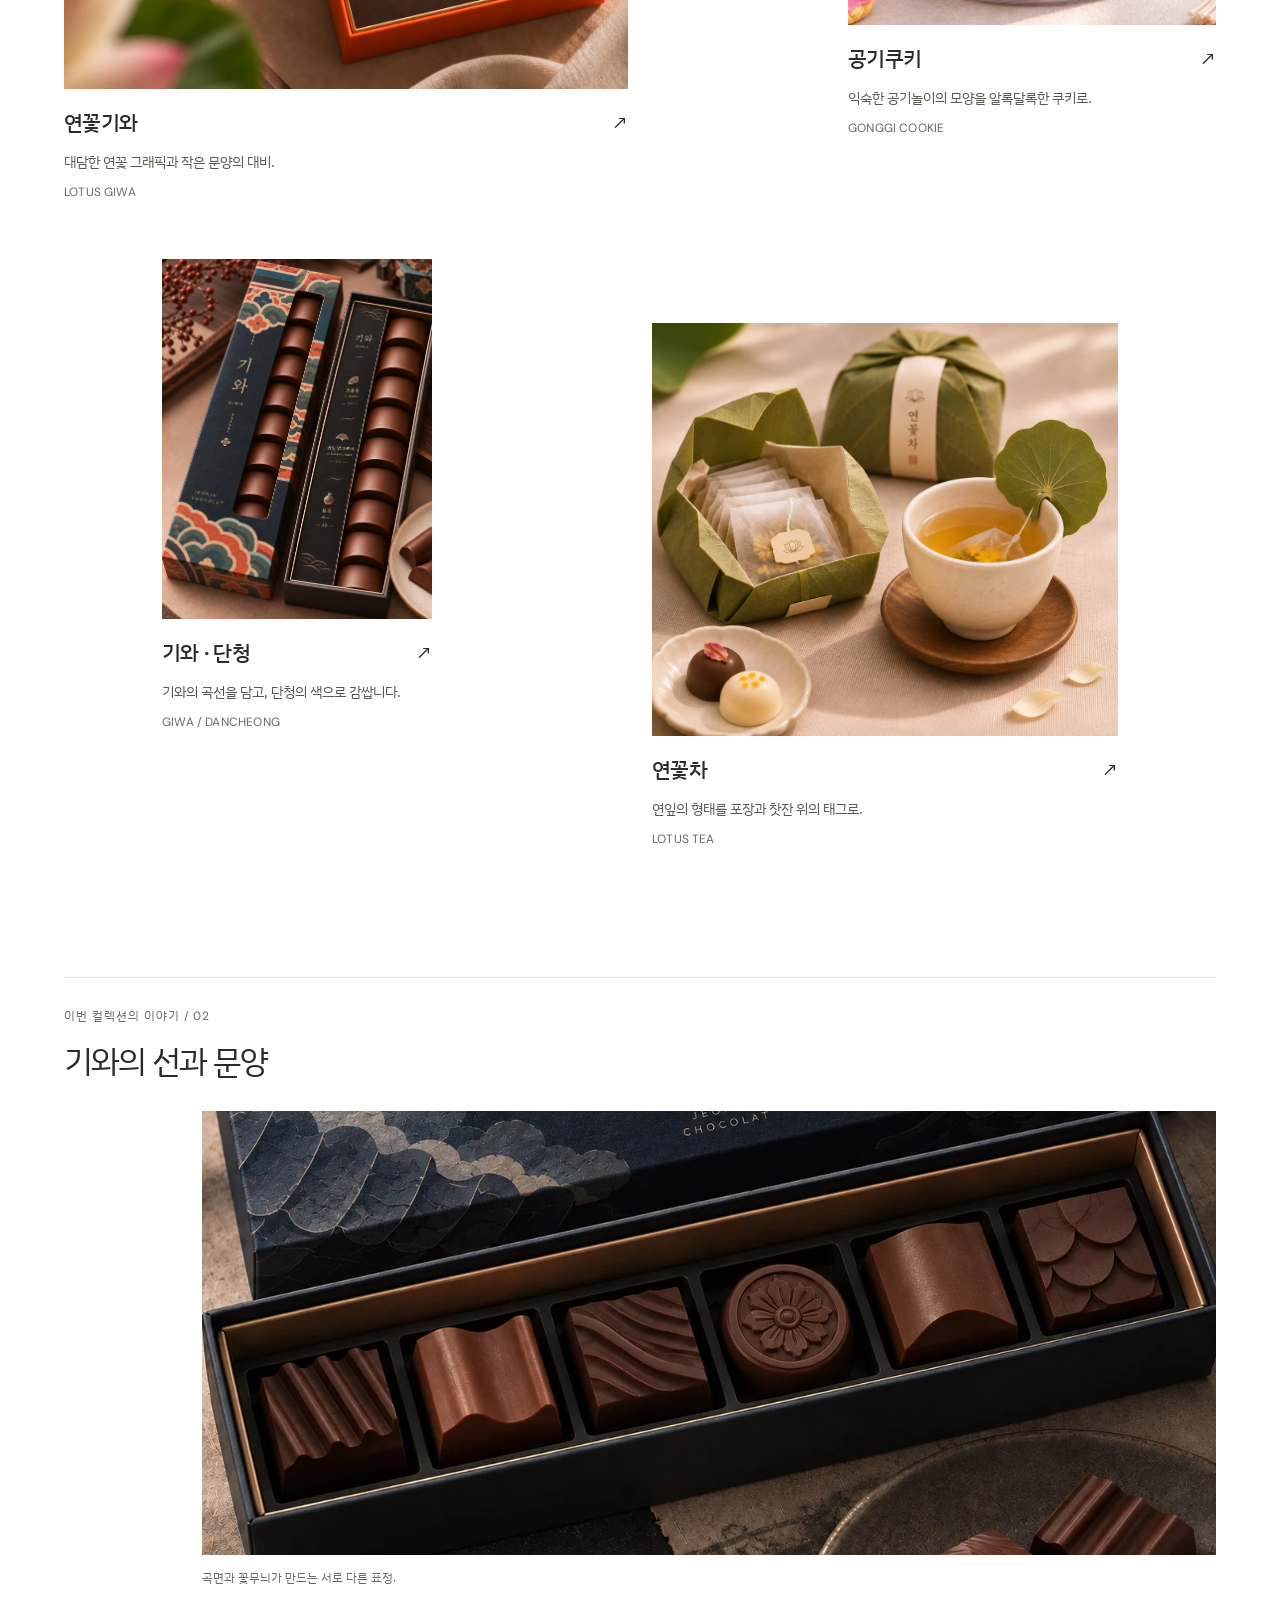
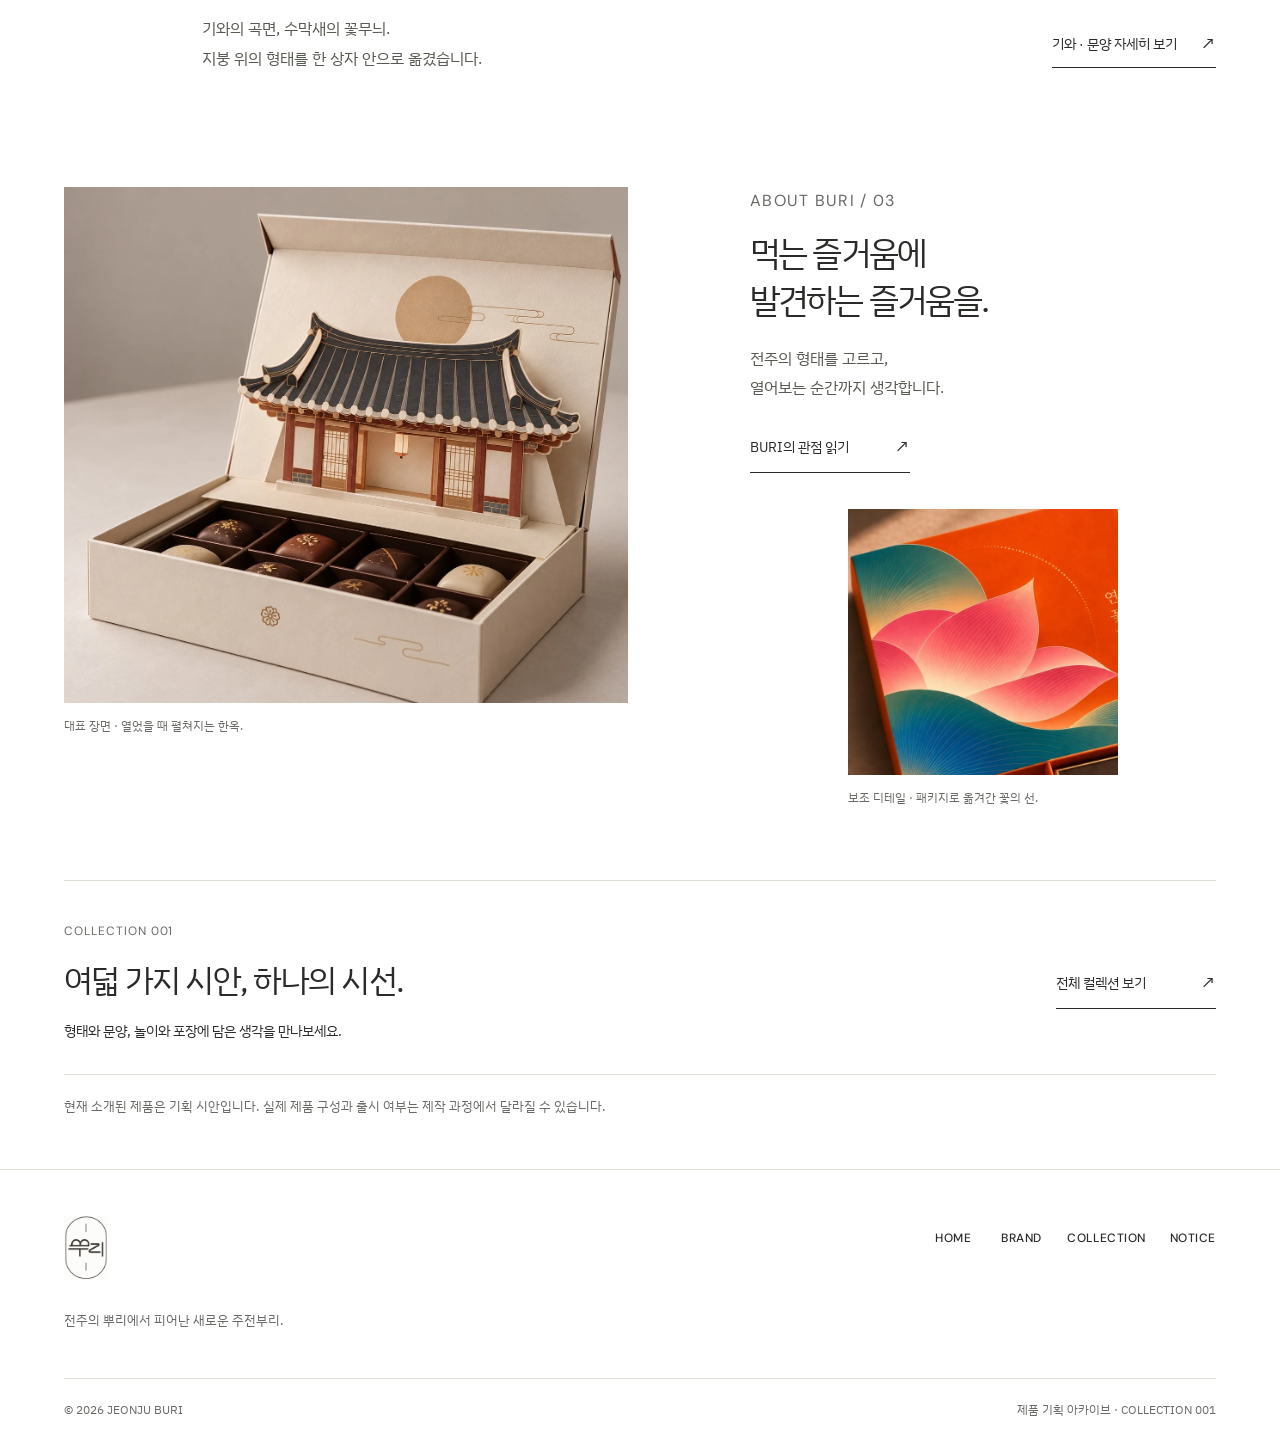
==== commit 96fcde20: "Update collection count and refresh assets after removing Moju Pongdang" ====
--- a/index.html
+++ b/index.html
@@ -3,7 +3,7 @@
 <head>
  <meta charset="utf-8"><meta name="viewport" content="width=device-width, initial-scale=1">
  <meta name="theme-color" content="#faf9f6">
- <meta name="description" content="전주의 형태와 놀이를 수집하는 디저트 편집숍, 전주BURI. 제품과 패키지에 담은 아홉 가지 기획을 만나보세요.">
+ <meta name="description" content="전주의 형태와 놀이를 수집하는 디저트 편집숍, 전주BURI. 제품과 패키지에 담은 여덟 가지 기획을 만나보세요.">
  <meta property="og:title" content="전주BURI — 전주의 뿌리에서 피어난 새로운 주전부리">
  <meta property="og:description" content="전통의 맛과 재료에 새로운 상상력을 더해, 전주의 매력을 특별한 한입으로 전합니다.">
  <meta property="og:type" content="website"><meta property="og:image" content="assets/giwa-collection.webp">
@@ -11,7 +11,7 @@
  <link href="https://fonts.googleapis.com/css2?family=Noto+Serif+KR:wght@400&display=swap&text=%EC%A0%84%EC%A3%BC%EB%B6%80%EB%A6%AC" rel="stylesheet">
  <link rel="preconnect" href="https://fonts.googleapis.com"><link rel="preconnect" href="https://fonts.gstatic.com" crossorigin>
  <link href="https://fonts.googleapis.com/css2?family=DM+Sans:wght@400;500;600&family=IBM+Plex+Sans+KR:wght@300;400;500;600&family=Instrument+Serif:ital@0;1&display=swap" rel="stylesheet">
- <link rel="stylesheet" href="styles.css"><link rel="stylesheet" href="editorial.css?v=20261102-wordmark"><script src="products.js?v=20261102-curated-nine" defer></script><script src="app.js?v=20261102-curated-nine" defer></script>
+ <link rel="stylesheet" href="styles.css"><link rel="stylesheet" href="editorial.css?v=20261102-wordmark"><script src="products.js?v=20261102-remove-moju" defer></script><script src="app.js?v=20261102-remove-moju" defer></script>
 </head>
 <body>
  <a class="skip-link" href="#main-content">본문으로 이동</a>
@@ -44,7 +44,7 @@
    <figure class="brand-scene reveal-target"><span class="image-window" style="--ratio:1312/1199"><img src="assets/hanok-pop-up.webp" alt="뚜껑을 열면 한옥 모양 입체 팝업이 펼쳐지는 초콜릿 선물상자" width="1312" height="1199" style="width:100%;left:0%;top:0%" loading="lazy" decoding="async"></span><figcaption>대표 장면 · 열었을 때 펼쳐지는 한옥.</figcaption></figure>
    <figure class="brand-detail reveal-target"><span class="image-window" style="--ratio:660/650"><img src="assets/lotus-giwa.webp" alt="연꽃기와 패키지의 연꽃 그래픽 디테일" width="1254" height="1254" style="width:190%;left:-3.0303030303030303%;top:-2.307692307692308%" loading="lazy" decoding="async"></span><figcaption>보조 디테일 · 패키지로 옮겨간 꽃의 선.</figcaption></figure>
   </section>
-  <section class="collection-invitation wrap reveal-target"><div><p class="eyebrow">COLLECTION 001</p><h2>아홉 가지 시안, <br>하나의 시선.</h2><p>형태와 문양, 놀이와 포장에 담은 생각을 만나보세요.</p></div><a class="button" href="#shop">전체 컬렉션 보기<span aria-hidden="true">↗</span></a><p class="concept-note">현재 소개된 제품은 기획 시안입니다. 실제 제품 구성과 출시 여부는 제작 과정에서 달라질 수 있습니다.</p></section>
+  <section class="collection-invitation wrap reveal-target"><div><p class="eyebrow">COLLECTION 001</p><h2>여덟 가지 시안, <br>하나의 시선.</h2><p>형태와 문양, 놀이와 포장에 담은 생각을 만나보세요.</p></div><a class="button" href="#shop">전체 컬렉션 보기<span aria-hidden="true">↗</span></a><p class="concept-note">현재 소개된 제품은 기획 시안입니다. 실제 제품 구성과 출시 여부는 제작 과정에서 달라질 수 있습니다.</p></section>
  </section>
  <section id="page-brand" class="page" aria-labelledby="brand-title" hidden>
   <div class="page-intro brand-intro wrap"><div><p class="eyebrow">ABOUT BURI</p><h1 id="brand-title">전주의 뿌리에서<br>피어난 새로운 주전부리, 전주BURI</h1><p class="intro-deck">전통의 맛과 재료에 새로운 상상력을 더해,<br>전주의 매력을 특별한 한입으로 전합니다.</p></div>
@@ -71,7 +71,7 @@
  </section>
  <section id="page-shop" class="page" aria-labelledby="shop-title" hidden>
   <div class="collection-header wrap"><h1 id="shop-title">COLLECTION 001 / 기획 아카이브</h1></div>
-  <div class="shop-controls wrap" role="group" aria-label="상품 종류 필터"><button class="filter-btn" data-filter="all" aria-pressed="true">전체 <span>09</span></button><button class="filter-btn" data-filter="chocolate" aria-pressed="false">초콜릿 <span>05</span></button><button class="filter-btn" data-filter="cookie" aria-pressed="false">쿠키 <span>03</span></button><button class="filter-btn" data-filter="tea" aria-pressed="false">차 <span>01</span></button><span id="shopCount" role="status">전체 9개</span></div>
+  <div class="shop-controls wrap" role="group" aria-label="상품 종류 필터"><button class="filter-btn" data-filter="all" aria-pressed="true">전체 <span>09</span></button><button class="filter-btn" data-filter="chocolate" aria-pressed="false">초콜릿 <span>05</span></button><button class="filter-btn" data-filter="cookie" aria-pressed="false">쿠키 <span>03</span></button><button class="filter-btn" data-filter="tea" aria-pressed="false">차 <span>01</span></button><span id="shopCount" role="status">전체 8개</span></div>
   <div id="productGrid" class="product-grid wrap"></div>
   <p class="collection-disclaimer concept-note wrap">현재 소개된 제품은 기획 시안입니다. 실제 제품 구성과 출시 여부는 확정되지 않았습니다.</p>
  </section>
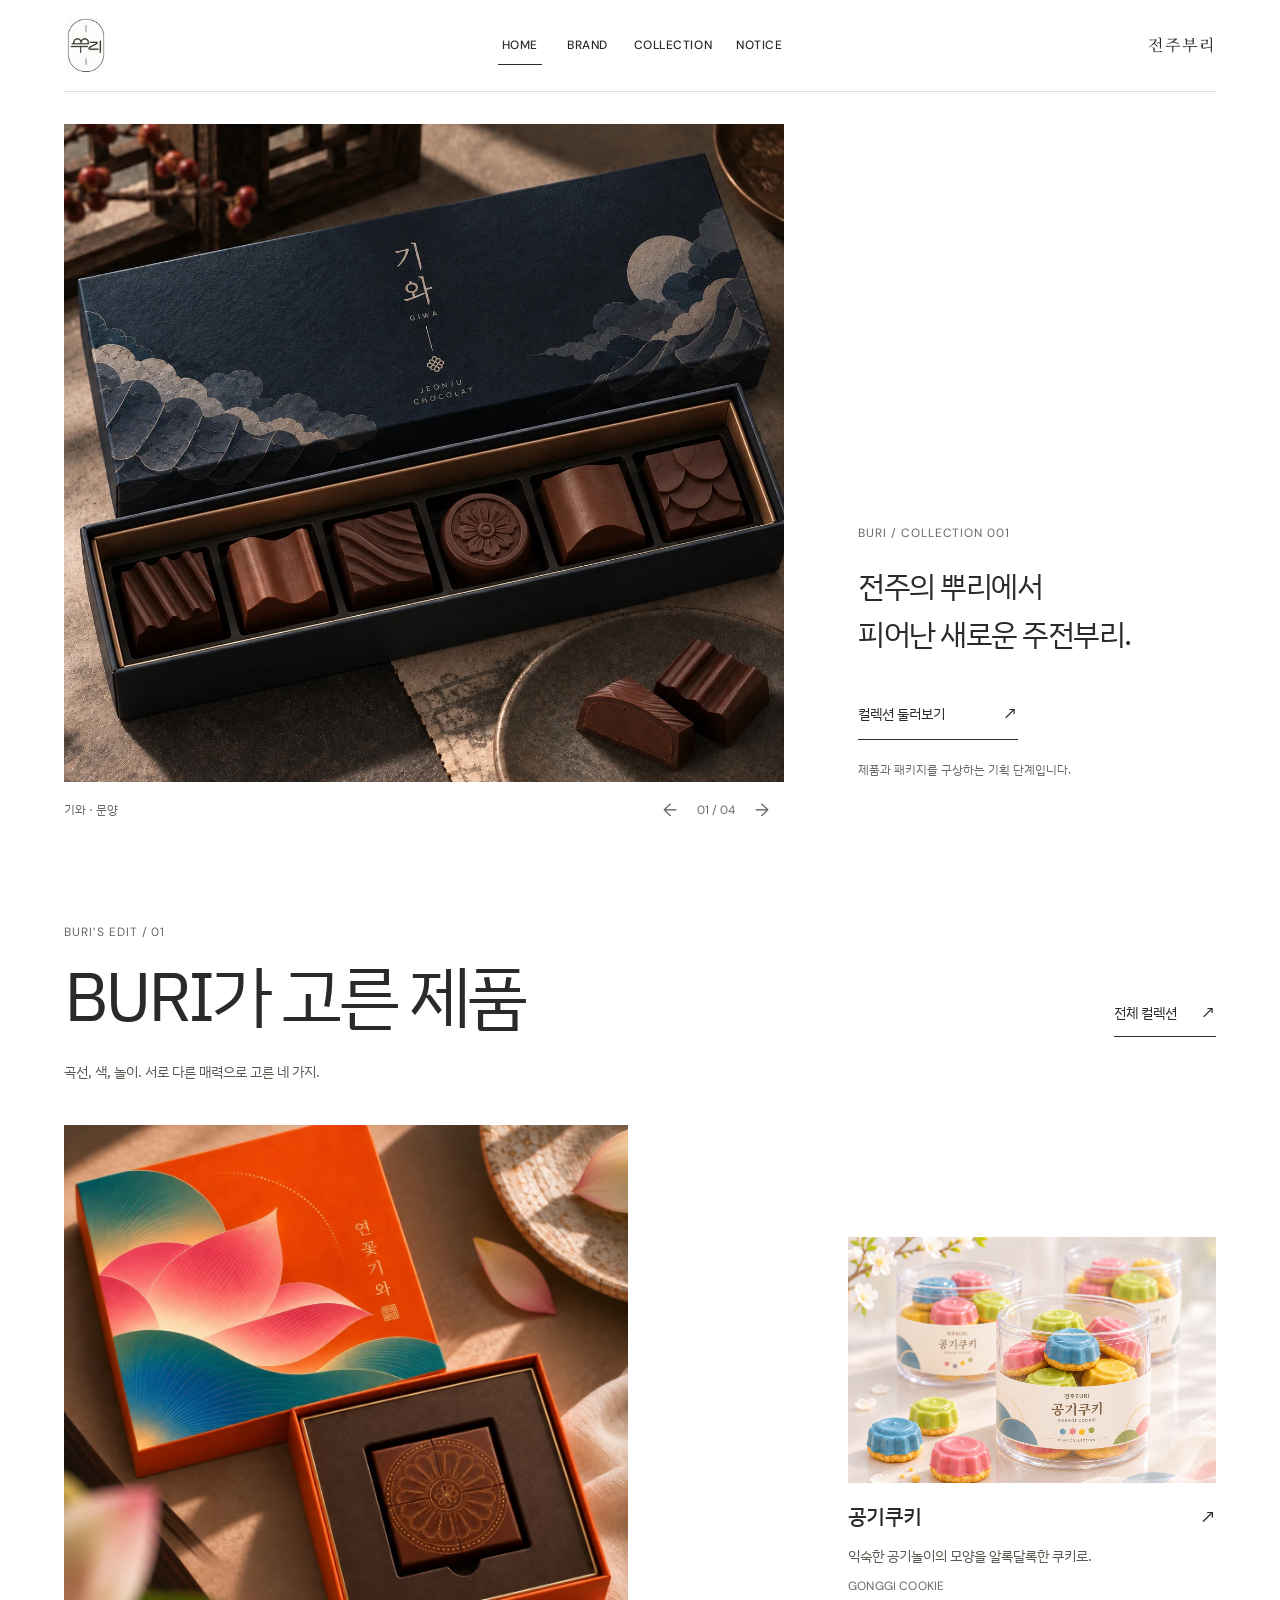
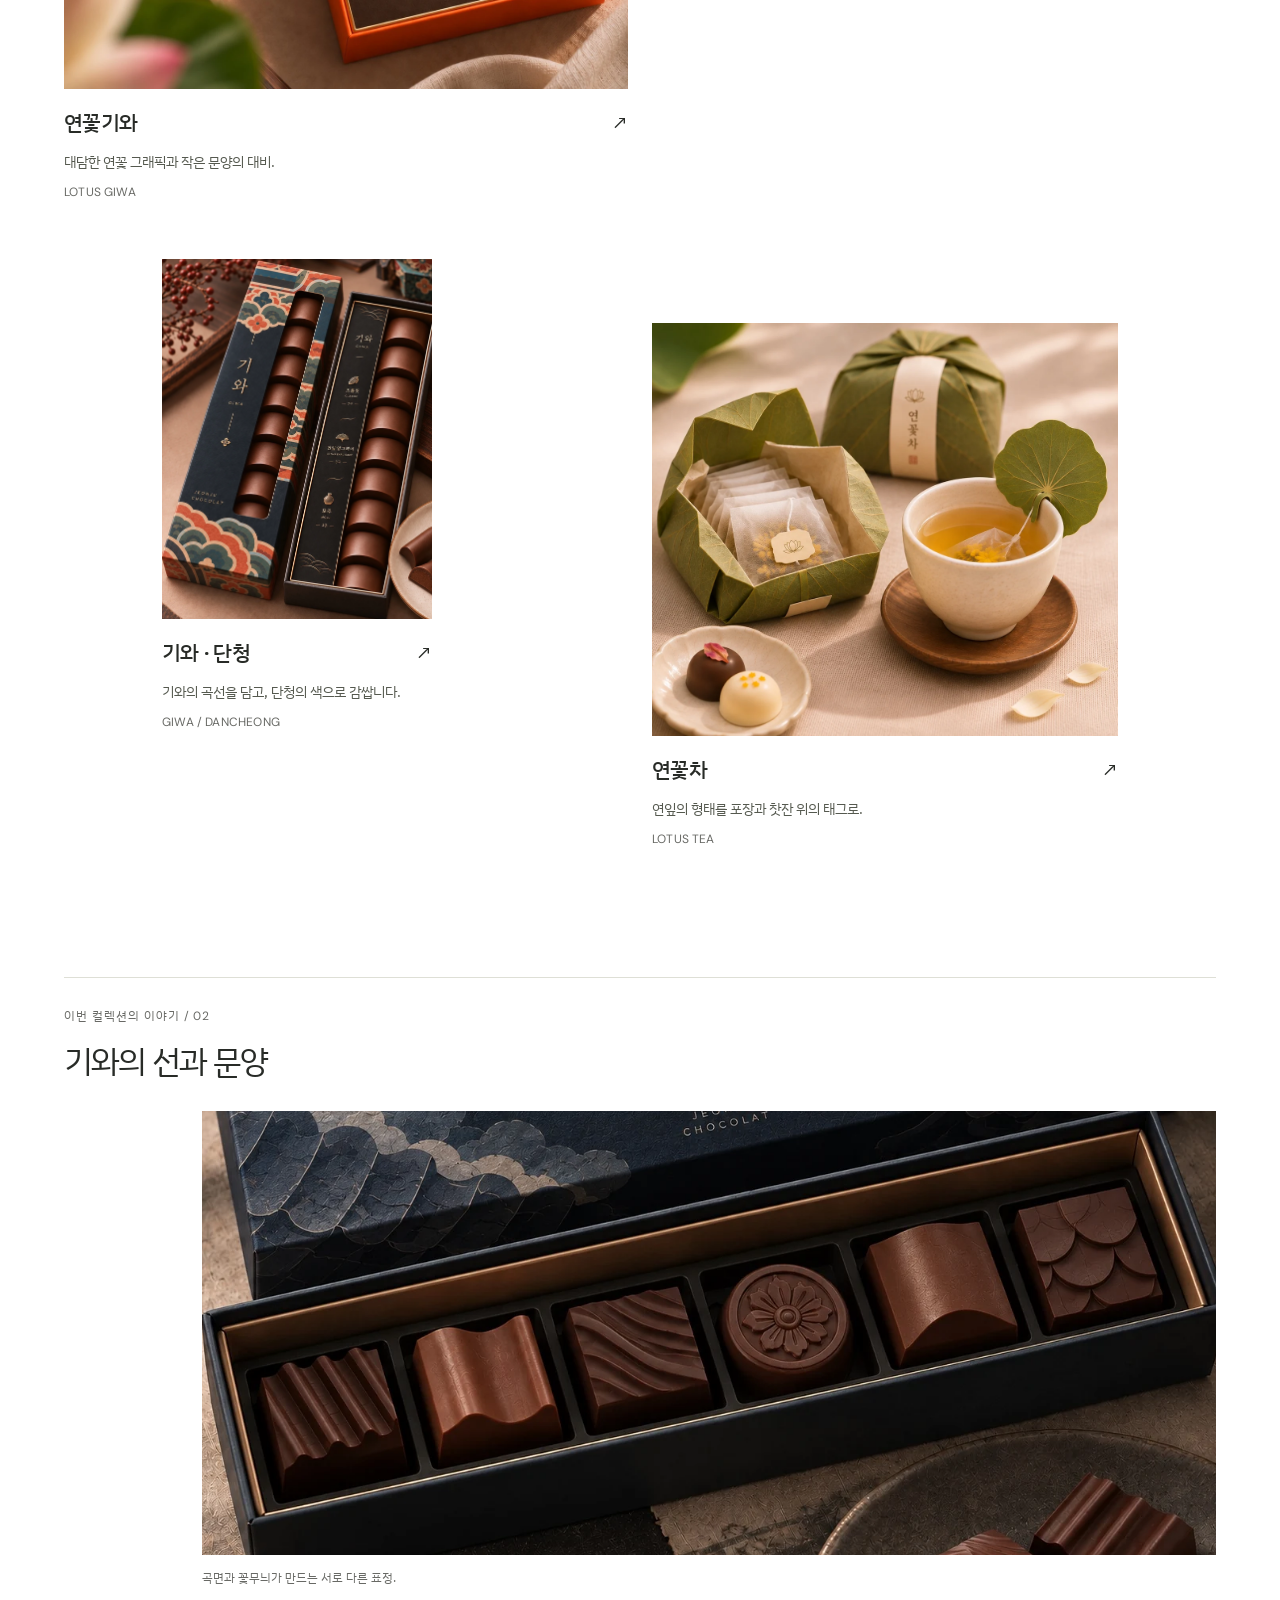
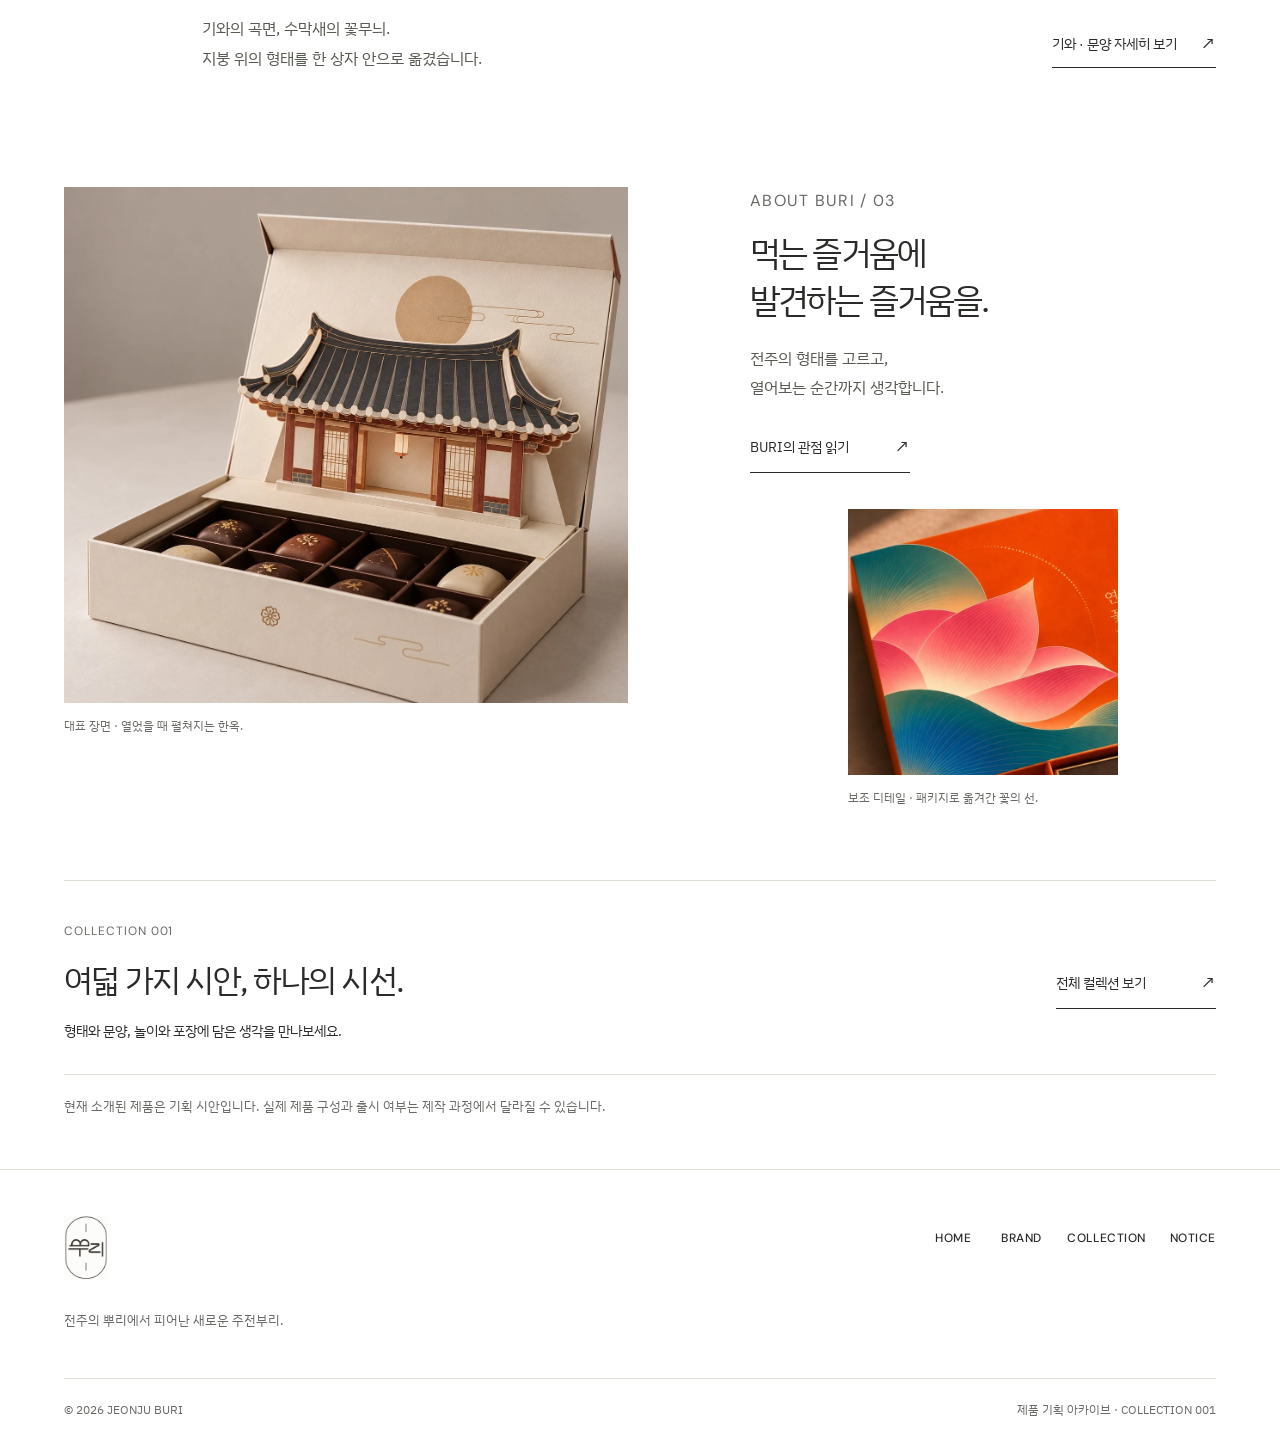
==== commit 95e2af3e: "Refresh product photo cache for deployed collection" ====
--- a/index.html
+++ b/index.html
@@ -11,7 +11,7 @@
  <link href="https://fonts.googleapis.com/css2?family=Noto+Serif+KR:wght@400&display=swap&text=%EC%A0%84%EC%A3%BC%EB%B6%80%EB%A6%AC" rel="stylesheet">
  <link rel="preconnect" href="https://fonts.googleapis.com"><link rel="preconnect" href="https://fonts.gstatic.com" crossorigin>
  <link href="https://fonts.googleapis.com/css2?family=DM+Sans:wght@400;500;600&family=IBM+Plex+Sans+KR:wght@300;400;500;600&family=Instrument+Serif:ital@0;1&display=swap" rel="stylesheet">
- <link rel="stylesheet" href="styles.css"><link rel="stylesheet" href="editorial.css?v=20261102-wordmark"><script src="products.js?v=20261102-remove-moju" defer></script><script src="app.js?v=20261102-remove-moju" defer></script>
+ <link rel="stylesheet" href="styles.css"><link rel="stylesheet" href="editorial.css?v=20261102-wordmark"><script src="products.js?v=20261102-cookie-photo-update" defer></script><script src="app.js?v=20261102-remove-moju" defer></script>
 </head>
 <body>
  <a class="skip-link" href="#main-content">본문으로 이동</a>
